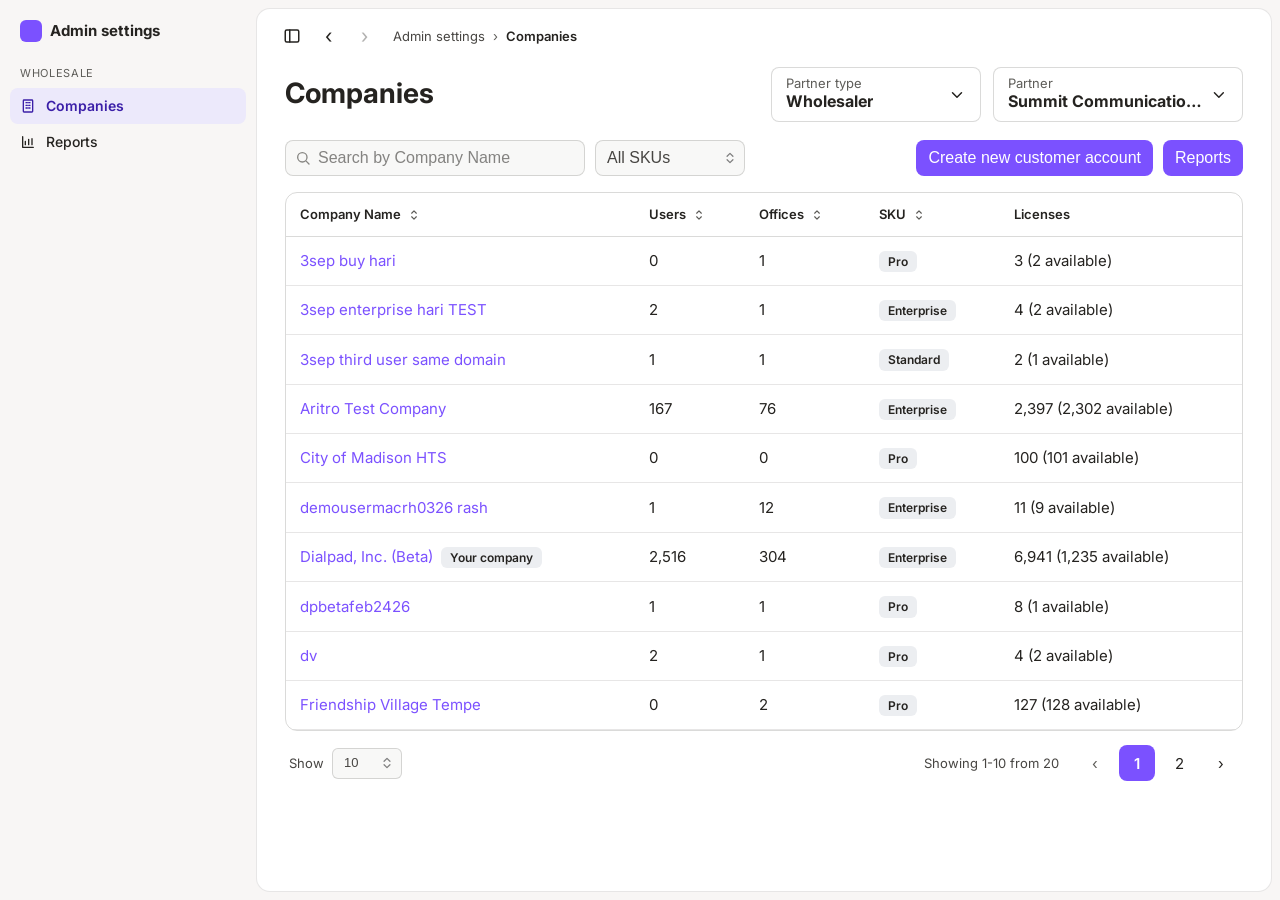
==== index.html @ a3cd422c "Add files via upload" ====
<!doctype html>
<html lang="en"><head><meta charset="utf-8"><meta name="viewport" content="width=device-width, initial-scale=1">
<title>Companies</title>
<link href="https://fonts.googleapis.com/css2?family=Inter:wght@400;500;600;700&display=swap" rel="stylesheet">
<link rel="stylesheet" href="dialtone-default-theme.min.css">
<style>
:root{--side-w:248px}
*{box-sizing:border-box}
body{margin:0;font-family:Inter,-apple-system,"Segoe UI",Roboto,sans-serif;font-size:14px;line-height:1.45;
  color:var(--dt-color-foreground-primary);background:var(--dt-color-surface-primary)}
a{color:var(--dt-color-link-primary);text-decoration:none}
a:hover{text-decoration:underline}
.mockbar{background:#1f2937;color:#e5e7eb;font-size:12px;padding:6px 16px;display:flex;gap:16px;align-items:center}
.mockbar b{color:#fff}
.mockbar .sp{flex:1}
.shell{display:grid;grid-template-columns:var(--side-w) 1fr;min-height:calc(100vh - 29px)}
.side{border-right:1px solid var(--dt-color-border-default);background:var(--dt-color-surface-secondary);padding:16px 12px}
.brand{font-weight:700;font-size:16px;padding:4px 10px 16px;display:flex;gap:8px;align-items:center}
.brand i{display:inline-block;width:22px;height:22px;border-radius:6px;background:var(--dt-color-brand-purple)}
.grp{font-size:11px;letter-spacing:.06em;text-transform:uppercase;color:var(--dt-color-foreground-tertiary);padding:14px 10px 6px}
.nav a{display:flex;align-items:center;gap:10px;padding:8px 10px;border-radius:8px;color:var(--dt-color-foreground-primary);font-weight:500}
.nav a:hover{background:var(--dt-color-surface-moderate);text-decoration:none}
.nav a.active{background:#ece9fb;color:#3b1fa8;font-weight:600}
.nav a.sub{padding-left:36px;font-weight:400}
.nav a.hidden-demo{opacity:.45}
.top{display:flex;align-items:center;justify-content:space-between;padding:10px 24px;border-bottom:1px solid var(--dt-color-border-default)}
.crumbs{display:flex;gap:8px;align-items:center;color:var(--dt-color-foreground-secondary);font-size:13px}
.crumbs b{color:var(--dt-color-foreground-primary);font-weight:600}
.resellerwrap{position:relative}
.rbtn{display:flex;gap:8px;align-items:center;padding:6px 10px;border:1px solid var(--dt-color-border-default);border-radius:8px;
  background:var(--dt-color-surface-primary);cursor:pointer;font:inherit;color:inherit}
.rbtn span{text-align:left}
.rbtn small{color:var(--dt-color-foreground-tertiary);display:block;line-height:1.1;font-size:11px}
.rmenu{position:absolute;right:0;top:46px;width:300px;background:var(--dt-color-surface-primary);border:1px solid var(--dt-color-border-default);
  border-radius:10px;box-shadow:0 8px 24px rgba(0,0,0,.14);padding:6px;z-index:20;display:none}
.rmenu.open{display:block}
.rmenu .it{display:flex;justify-content:space-between;align-items:center;padding:9px 10px;border-radius:8px;cursor:pointer}
.rmenu .it:hover{background:var(--dt-color-surface-moderate)}
.rmenu .lbl{font-size:11px;color:var(--dt-color-foreground-tertiary);padding:6px 10px;text-transform:uppercase;letter-spacing:.05em}
.main{padding:22px 28px 56px;max-width:1280px}
h1.pt{font-size:24px;font-weight:700;margin:6px 0 4px}
.sub{color:var(--dt-color-foreground-secondary);margin:0 0 18px}
.card{border:1px solid var(--dt-color-border-default);border-radius:10px;padding:20px;margin-bottom:16px;background:var(--dt-color-surface-primary)}
.card h2{font-size:16px;margin:0 0 4px}
.card .hint{color:var(--dt-color-foreground-secondary);margin:0 0 14px}
.grid2{display:grid;grid-template-columns:1fr 1fr;gap:16px}
.grid3{display:grid;grid-template-columns:1fr 1fr 1fr;gap:16px}
.field{display:flex;flex-direction:column;gap:6px}
.field label,.lbl2{font-weight:600;font-size:13px}
.field .help{font-size:12px;color:var(--dt-color-foreground-tertiary)}
.field .err{font-size:12px;color:var(--dt-color-foreground-critical);display:flex;gap:6px;align-items:center}
.toolbar{display:flex;gap:10px;align-items:center;margin-bottom:12px;flex-wrap:wrap}
.search{position:relative}
.search svg{position:absolute;left:10px;top:50%;transform:translateY(-50%);color:var(--dt-color-foreground-tertiary)}
.search input{padding-left:32px;min-width:280px}
.pill{display:inline-flex;gap:6px;align-items:center;padding:6px 12px;border:1px solid var(--dt-color-border-default);border-radius:999px;
  background:var(--dt-color-surface-primary);cursor:pointer;font:inherit}
.tblwrap{border:1px solid var(--dt-color-border-default);border-radius:10px;overflow:auto}
table.t{width:100%;border-collapse:collapse}
table.t th{background:var(--dt-color-surface-secondary);text-align:left;font-weight:600;font-size:13px;padding:10px 14px;
  border-bottom:1px solid var(--dt-color-border-default);white-space:nowrap}
table.t th .s{display:inline-flex;vertical-align:middle;margin-left:4px;color:var(--dt-color-foreground-tertiary)}
table.t td{padding:12px 14px;border-bottom:1px solid var(--dt-color-border-subtle);vertical-align:middle}
table.t tr:last-child td{border-bottom:none}
table.t tr.row:hover td{background:var(--dt-color-surface-secondary);cursor:pointer}
table.t tr.dis td{opacity:.5}
table.t td.num,table.t th.num{text-align:right}
.pager{display:flex;justify-content:space-between;align-items:center;padding:10px 14px;color:var(--dt-color-foreground-secondary);font-size:13px}
.actions{display:flex;gap:10px;justify-content:flex-end;margin-top:6px}
.notes{border:1px dashed var(--dt-color-border-default);border-radius:10px;padding:14px 18px;margin-top:28px;
  background:var(--dt-color-surface-secondary);font-size:13px}
.notes h3{margin:0 0 6px;font-size:13px;text-transform:uppercase;letter-spacing:.05em;color:var(--dt-color-foreground-secondary)}
.notes ul{margin:0;padding-left:20px;list-style:disc}
.notes li{margin-bottom:2px;list-style-type:disc;display:list-item}
.statetag{display:inline-block;font-size:11px;background:#eef2ff;color:#3730a3;border-radius:999px;padding:2px 10px;margin-bottom:8px;font-weight:600}
.stepper{display:flex;gap:8px;align-items:center;margin-bottom:10px;color:var(--dt-color-foreground-secondary);font-size:13px}
.kv{display:grid;grid-template-columns:200px 1fr;gap:10px 16px}
.kv div:nth-child(odd){color:var(--dt-color-foreground-secondary)}
.indent td:first-child{padding-left:38px}
.cols{columns:2;font-size:13px;margin:6px 0 0;padding-left:20px;list-style:disc}
.cols li{margin-bottom:3px;list-style-type:disc;display:list-item}
.cb{display:flex;gap:10px;align-items:flex-start;margin:10px 0}
.cb input{margin-top:3px}
.mini{font-size:12px;color:var(--dt-color-foreground-tertiary)}
.btnrow{display:flex;gap:10px;align-items:center}
.tabs{display:flex;border-bottom:1px solid var(--dt-color-border-default);margin-bottom:16px;gap:4px}
.tabs button{border:0;background:none;padding:10px 16px;font:inherit;cursor:pointer;color:var(--dt-color-foreground-secondary);
  border-bottom:2px solid transparent;margin-bottom:-1px}
.tabs button.on{color:var(--dt-color-foreground-primary);font-weight:600;border-bottom-color:var(--dt-color-brand-purple)}
.idx{display:grid;grid-template-columns:repeat(2,1fr);gap:16px;max-width:1000px}
.idx a.c{display:block;border:1px solid var(--dt-color-border-default);border-radius:12px;padding:18px;color:inherit}
.idx a.c:hover{box-shadow:0 4px 16px rgba(0,0,0,.08);text-decoration:none}
.idx .id{font-weight:700;color:var(--dt-color-brand-purple)}

.es-bundles{margin:8px 0 18px;font-size:16px}
.es-bundles details{margin:0}
.es-bundles summary{cursor:pointer;padding:5px 0;width:fit-content;list-style:revert}
.es-bundles summary:hover{text-decoration:underline}
.es-bundles details>strong{display:inline-block;margin-top:8px}
table.es-table{border-collapse:collapse;min-width:500px;font-size:14px}
table.es-table th,table.es-table td{border:1px solid #cfd3d9;padding:7px 12px;text-align:left;vertical-align:middle}
table.es-table th{background:#f3f4f6;font-weight:600}
.es-bundles input[type=number]{border:1px solid #b9bec6;border-radius:4px;padding:5px 8px;width:96px;background:#fff;font:inherit;font-size:14px}
.es-bundles input.narrow{width:76px}
.es-bundles input[type=checkbox],.es-ack input[type=checkbox]{accent-color:#7c52ff;width:16px;height:16px}
.es-ack{margin:6px 0 4px}
.es-ack label{display:flex;gap:10px;align-items:flex-start;margin:10px 0;font-size:14px}
.es-ack input{margin-top:3px;flex:none}
.es-actions{margin:14px 0 6px}
.w05 input.d-input{height:40px;min-height:0}
.w05 .grid2,.w05 .grid3{align-items:start}
.w05 .card h2{margin-bottom:14px}
.w05 h1.pt{margin-bottom:16px}
.bdl{border:1px solid var(--dt-color-border-default);border-radius:10px;margin-bottom:10px;background:var(--dt-color-surface-primary)}
.bdl summary{cursor:pointer;padding:12px 16px;font-weight:600;list-style:none;display:flex;gap:8px;align-items:center}
.bdl summary::-webkit-details-marker{display:none}
.bdl summary::before{content:"\25B8";color:var(--dt-color-foreground-tertiary);display:inline-block;transition:transform .15s}
.bdl[open] summary::before{transform:rotate(90deg)}
.bdl summary:hover{background:var(--dt-color-surface-secondary);border-radius:10px}
.bdl-body{padding:4px 16px 16px}
.errtxt{display:none;margin-bottom:14px}
.errtxt.show{display:block}
.okbanner{display:none;margin-bottom:14px}
.okbanner.show{display:block}
.loading{position:fixed;inset:0;background:rgba(255,255,255,.7);display:none;align-items:center;justify-content:center;z-index:50}
.loading.show{display:flex}
.spin{width:44px;height:44px;border:4px solid var(--dt-color-border-default);border-top-color:var(--dt-color-brand-purple);border-radius:50%;animation:sp 0.9s linear infinite}
@keyframes sp{to{transform:rotate(360deg)}}
.democtl{display:flex;gap:10px;align-items:center;border:1px dashed #9ca3af;border-radius:8px;padding:8px 12px;margin-bottom:16px;background:#fffbeb;font-size:12px}
.democtl b{color:#92400e}

.fwrap{max-width:1400px;margin:0 auto;padding:6px 28px 56px}
.arrows{display:flex;gap:10px;padding:8px 0 0;color:var(--dt-color-foreground-tertiary);font-size:20px;line-height:1}
.arrows a{color:var(--dt-color-foreground-primary);text-decoration:none;padding:0 4px}
.arrows span{opacity:.35;padding:0 4px}
.fhead{display:flex;justify-content:space-between;align-items:flex-start;margin:4px 0 18px;gap:16px}
.fhead h1{font-size:28px;font-weight:700;margin:6px 0 0}
.fres{position:relative}
.fres .rbtn{min-width:280px;max-width:320px;justify-content:space-between;padding:8px 14px}
.fres .rbtn span{min-width:0}
.fres .rbtn b{display:block;overflow:hidden;text-overflow:ellipsis;white-space:nowrap;font-size:16px}
.fres .rbtn small{font-size:13px}
.ftool{display:flex;justify-content:space-between;align-items:center;gap:12px;margin-bottom:16px;flex-wrap:wrap}
.ftool .l,.ftool .r{display:flex;gap:10px;align-items:center}
.skutag{display:inline-block;background:#eceef1;border-radius:6px;padding:2px 9px;font-weight:600;font-size:12px}
.yours{display:inline-block;background:#eceef1;border-radius:6px;padding:2px 9px;font-weight:600;font-size:12px;margin-left:8px}
table.ct{width:100%;border-collapse:collapse}
table.ct th{text-align:left;font-size:13px;font-weight:600;padding:12px 14px;border-bottom:1px solid var(--dt-color-border-default);white-space:nowrap;cursor:default}
table.ct th.s{cursor:pointer}
table.ct th .ar{display:inline-flex;vertical-align:middle;margin-left:6px;color:var(--dt-color-foreground-tertiary)}
table.ct td{padding:13px 14px;border-bottom:1px solid var(--dt-color-border-subtle);font-size:15px}
table.ct td a{color:var(--dt-color-link-primary)}
.ctwrap{border:1px solid var(--dt-color-border-default);border-radius:12px;overflow:hidden}
.fpager{display:flex;justify-content:space-between;align-items:center;padding:14px 4px;color:var(--dt-color-foreground-secondary);font-size:13px}
.pg{display:inline-flex;align-items:center;justify-content:center;min-width:36px;height:36px;border-radius:8px;font-size:15px;color:var(--dt-color-foreground-primary);margin-left:6px;cursor:pointer}
.pg.on{background:var(--dt-color-brand-purple);color:#fff;font-weight:600}
a.d-btn,a.d-btn:hover,a.d-btn:visited{text-decoration:none}
a.d-btn--primary,a.d-btn--primary:hover,a.d-btn--primary:visited{color:#fff}
html.present .notes,html.present .mockbar,html.present .democtl{display:none}
#dl:disabled{background:#e6e8eb;color:#8b9099;opacity:1;border-color:#e6e8eb}
.toast{position:fixed;left:50%;bottom:28px;transform:translateX(-50%);background:#1f2937;color:#fff;padding:10px 18px;border-radius:10px;font-size:13px;opacity:0;pointer-events:none;transition:opacity .2s;z-index:60}
.toast.show{opacity:1}
.rcard{border:1px solid var(--dt-color-border-default);border-radius:14px;overflow:hidden;background:var(--dt-color-surface-primary)}
.rcard .rh{background:var(--dt-color-surface-secondary);padding:22px 24px;border-bottom:1px solid var(--dt-color-border-default)}
.rcard .rh h2{font-size:22px;margin:0 0 6px}
.rcard .rh p{margin:0;color:var(--dt-color-foreground-secondary)}
.rcard .rb{padding:24px}
.rcard .rtype{max-width:420px}
.rcard .rtype label{font-size:13px;font-weight:600;display:block;margin-bottom:6px}
.rcard .desc{color:var(--dt-color-foreground-secondary);margin:14px 0 22px}
.rcard .dates{display:flex;gap:18px;align-items:flex-start;flex-wrap:wrap}
.rcard .dates .field{width:290px}
.rcard .dates label{font-size:15px;font-weight:600}
.rcard .dates input.d-input{height:48px}
.rcard .go{align-self:flex-end;padding-bottom:0}

body{background:var(--dt-color-surface-secondary)}
.app{display:flex;min-height:100vh}
.sb{width:256px;flex:none;padding:16px 10px;overflow:hidden;transition:width .28s cubic-bezier(.4,0,.2,1),opacity .22s,padding .28s;white-space:nowrap}
.sb.col{width:0;padding-left:0;padding-right:0;opacity:0;visibility:hidden}
.sbbrand{font-weight:700;font-size:15px;padding:4px 10px 14px;display:flex;gap:8px;align-items:center}
.sbbrand i{display:inline-block;width:22px;height:22px;border-radius:6px;background:var(--dt-color-brand-purple)}
.sbgrp{font-size:11px;letter-spacing:.06em;text-transform:uppercase;color:var(--dt-color-foreground-tertiary);padding:10px 10px 6px}
.sbnav a{display:flex;align-items:center;gap:10px;padding:8px 10px;border-radius:8px;color:var(--dt-color-foreground-primary);font-weight:500}
.sbnav a:hover{background:var(--dt-color-surface-moderate);text-decoration:none}
.sbnav a.on{background:#ece9fb;color:#3b1fa8;font-weight:600}
.card-main{flex:1;min-width:0;margin:8px 8px 8px 0;background:var(--dt-color-surface-primary);border:1px solid var(--dt-color-border-subtle);
  border-radius:14px;display:flex;flex-direction:column;overflow:hidden}
.sb.col + .card-main{margin-left:8px}
.topnav{display:flex;align-items:center;gap:6px;padding:12px 20px 4px;font-size:13px}
.ibtn{display:inline-flex;align-items:center;justify-content:center;width:30px;height:30px;border-radius:8px;border:0;background:none;cursor:pointer;color:var(--dt-color-foreground-primary);font-size:20px;line-height:1;text-decoration:none}
.ibtn:hover{background:var(--dt-color-surface-moderate);text-decoration:none}
.ibtn.dis{opacity:.35;cursor:default}
.bc{display:flex;align-items:center;gap:8px;margin-left:8px;color:var(--dt-color-foreground-secondary)}
.bc a{color:var(--dt-color-foreground-secondary)}
.bc a:hover{color:var(--dt-color-foreground-primary)}
.bc .cur{color:var(--dt-color-foreground-primary);font-weight:600}
.bc .sep{color:var(--dt-color-foreground-tertiary)}
.pagebody{padding:6px 28px 48px;overflow:auto;flex:1}
.pghead{display:flex;justify-content:space-between;align-items:flex-start;margin:6px 0 18px;gap:16px}
.pghead h1{font-size:28px;font-weight:700;margin:6px 0 0}

.rbtn.locked{background:var(--dt-color-surface-secondary);cursor:not-allowed;color:var(--dt-color-foreground-secondary);min-width:280px;max-width:320px;justify-content:space-between;padding:8px 14px}
.rbtn.locked b{font-size:16px}
.rbtn.locked small,.fres .rbtn small{font-size:13px}
.rmenu.wide{width:320px;padding:6px}
.sech{display:flex;justify-content:space-between;align-items:center;width:100%;padding:11px 12px;border:0;background:none;font:inherit;font-weight:600;cursor:pointer;border-radius:8px;color:inherit}
.sech:hover{background:var(--dt-color-surface-moderate)}
.sech svg{transition:transform .15s}
.sec.open .sech svg{transform:rotate(180deg)}
.secb{display:none;padding:2px 4px 8px;max-height:260px;overflow:auto}
.sec.open .secb{display:block}
.opt,.copt{display:flex;justify-content:space-between;align-items:center;padding:9px 12px;border-radius:8px;cursor:pointer}
.opt:hover,.copt:hover{background:var(--dt-color-surface-moderate)}
.selgroup{display:flex;gap:12px;align-items:flex-start}
.selgroup .rbtn,.selgroup .rbtn.locked{min-width:210px;max-width:250px;width:100%}
.selgroup .resellerwrap{flex:none}
.selgroup .rmenu{left:0;right:auto;min-width:100%;width:max-content;max-width:340px;padding:6px}
.selgroup .resellerwrap:last-child .rmenu{left:auto;right:0}
#company-list{max-height:300px;overflow:auto}
.cval.ph{color:var(--dt-color-foreground-tertiary);font-weight:500}
.hid{display:none !important}
</style></head>
<body>
<div class="app">
  <aside class="sb" id="sb">
    <div class="sbbrand"><i></i>Admin settings</div>
    <nav class="sbnav">
      <div class="sbgrp">Wholesale</div>
      <a class="on" href="index.html"><svg width="16" height="16" viewBox="0 0 24 24" fill="none" stroke="currentColor" stroke-width="2" stroke-linecap="round" stroke-linejoin="round" aria-hidden="true"><rect x="5" y="3" width="14" height="18" rx="1"/><path d="M9 7h2M13 7h2M9 11h2M13 11h2M9 15h2M13 15h2"/></svg><span>Companies</span></a>
      <a id="nav-reports" class="" href="reports.html"><svg width="16" height="16" viewBox="0 0 24 24" fill="none" stroke="currentColor" stroke-width="2" stroke-linecap="round" stroke-linejoin="round" aria-hidden="true"><path d="M4 20V4M4 20h16M8 16v-5M13 16V8M18 16v-9"/></svg><span>Reports</span></a>
    </nav>
  </aside>
  <div class="card-main">
    <div class="topnav">
      <button class="ibtn" id="sbtoggle" type="button" aria-label="Toggle sidebar"><svg width="18" height="18" viewBox="0 0 24 24" fill="none" stroke="currentColor" stroke-width="2" stroke-linecap="round" stroke-linejoin="round" aria-hidden="true"><rect x="3" y="4" width="18" height="16" rx="2"/><path d="M9 4v16"/></svg></button>
      <a class="ibtn" href="javascript:history.back()" aria-label="Back">&#8249;</a>
      <span class="ibtn dis" aria-hidden="true">&#8250;</span>
      <nav class="bc" aria-label="Breadcrumb"><a href="index.html">Admin settings</a> <span class="sep">&#8250;</span> <span class="cur">Companies</span></nav>
    </div>
    <div class="pagebody">
      <div class="pghead"><h1 id="pgtitle">Companies</h1><div class="selgroup"><div class="resellerwrap fres sel"><button class="rbtn" id="tbtn" type="button" aria-haspopup="listbox"><span><small>Partner type</small><b class="tval">Wholesaler</b></span><svg width="18" height="18" viewBox="0 0 24 24" fill="none" stroke="currentColor" stroke-width="2" stroke-linecap="round" stroke-linejoin="round" aria-hidden="true"><path d="M6 9l6 6 6-6"/></svg></button><div class="rmenu" id="tmenu" role="listbox"><div class="opt" role="option" data-type="partner"><span>Certified Partner</span><span class="ck" style="visibility:hidden"><svg width="16" height="16" viewBox="0 0 24 24" fill="none" stroke="currentColor" stroke-width="2" stroke-linecap="round" stroke-linejoin="round" aria-hidden="true"><path d="M20 6L9 17l-5-5"/></svg></span></div><div class="opt" role="option" data-type="reseller"><span>Reseller</span><span class="ck" style="visibility:hidden"><svg width="16" height="16" viewBox="0 0 24 24" fill="none" stroke="currentColor" stroke-width="2" stroke-linecap="round" stroke-linejoin="round" aria-hidden="true"><path d="M20 6L9 17l-5-5"/></svg></span></div><div class="opt" role="option" data-type="wholesaler"><span>Wholesaler</span><span class="ck" style="visibility:hidden"><svg width="16" height="16" viewBox="0 0 24 24" fill="none" stroke="currentColor" stroke-width="2" stroke-linecap="round" stroke-linejoin="round" aria-hidden="true"><path d="M20 6L9 17l-5-5"/></svg></span></div></div></div><div class="resellerwrap fres sel"><button class="rbtn" id="cbtn" type="button" aria-haspopup="listbox"><span><small>Partner</small><b class="cval">Select partner</b></span><svg width="18" height="18" viewBox="0 0 24 24" fill="none" stroke="currentColor" stroke-width="2" stroke-linecap="round" stroke-linejoin="round" aria-hidden="true"><path d="M6 9l6 6 6-6"/></svg></button><div class="rmenu" id="cmenu" role="listbox"><div id="company-list"></div></div></div></div></div>
      
<div class="ftool">
  <div class="l">
    <div class="search"><span><svg width="16" height="16" viewBox="0 0 24 24" fill="none" stroke="currentColor" stroke-width="2" stroke-linecap="round" stroke-linejoin="round" aria-hidden="true"><circle cx="11" cy="11" r="7"/><path d="M21 21l-4.3-4.3"/></svg></span>
      <input class="d-input d-input--md" id="q" type="text" placeholder="Search by Company Name" style="min-width:300px"></div>
    <div class="d-select d-select--md" style="width:150px"><select class="d-select__input" id="skuf">
      <option value="">All SKUs</option><option>Standard</option><option>Pro</option><option>Enterprise</option></select></div>
  </div>
  <div class="r">
    <a class="d-btn d-btn--primary d-btn--md" id="btn-create" href="create-customer.html" style="text-decoration:none"><span class="d-btn__label">Create new customer account</span></a>
    <a class="d-btn d-btn--primary d-btn--md" id="btn-reports" href="reports.html" style="text-decoration:none"><span class="d-btn__label">Reports</span></a>
  </div>
</div>
<div class="ctwrap"><table class="ct" id="ct"><thead><tr>
  <th class="s" data-k="name">Company Name<span class="ar"><svg width="14" height="14" viewBox="0 0 24 24" fill="none" stroke="currentColor" stroke-width="2" stroke-linecap="round" stroke-linejoin="round" aria-hidden="true"><path d="M8 9l4-4 4 4M16 15l-4 4-4-4"/></svg></span></th><th class="s" data-k="users">Users<span class="ar"><svg width="14" height="14" viewBox="0 0 24 24" fill="none" stroke="currentColor" stroke-width="2" stroke-linecap="round" stroke-linejoin="round" aria-hidden="true"><path d="M8 9l4-4 4 4M16 15l-4 4-4-4"/></svg></span></th>
  <th class="s" data-k="offices">Offices<span class="ar"><svg width="14" height="14" viewBox="0 0 24 24" fill="none" stroke="currentColor" stroke-width="2" stroke-linecap="round" stroke-linejoin="round" aria-hidden="true"><path d="M8 9l4-4 4 4M16 15l-4 4-4-4"/></svg></span></th><th class="s" data-k="sku">SKU<span class="ar"><svg width="14" height="14" viewBox="0 0 24 24" fill="none" stroke="currentColor" stroke-width="2" stroke-linecap="round" stroke-linejoin="round" aria-hidden="true"><path d="M8 9l4-4 4 4M16 15l-4 4-4-4"/></svg></span></th>
  <th>Licenses</th></tr></thead><tbody id="tb"></tbody></table></div>
<div class="fpager">
  <div style="display:flex;align-items:center;gap:8px">Show <div class="d-select d-select--sm" style="width:70px"><select class="d-select__input"><option>10</option><option>25</option><option>50</option></select></div></div>
  <div style="display:flex;align-items:center"><span id="pginfo">Showing 1-10 from 20</span><span class="pg" style="margin-left:18px;color:var(--dt-color-foreground-tertiary)">&#8249;</span><span class="pg on">1</span><span class="pg" id="pg2">2</span><span class="pg">&#8250;</span></div>
</div>
    </div>
  </div>
</div>
<div class="toast" id="toast"></div>
<script>
const TYPES={partner:'Certified Partner',reseller:'Reseller',wholesaler:'Wholesaler'};
const PARTNERS={wholesaler:['Summit Communications','Northwind Wholesale','Apex Telecom Wholesale'],reseller:['T-Mobile','Softbank','Orbit Reseller Group'],partner:['Blue Harbor Partners','Cedar Networks','Delta Cloud Partners']};
const ACCESS={type:'wholesaler',partner:'Summit Communications'};
let TYPE=ACCESS.type,PARTNER=ACCESS.partner;const subs=[];
function qs(k){return new URLSearchParams(location.search).get(k)}
function save(){try{localStorage.setItem('wsType',TYPE);PARTNER?localStorage.setItem('wsPartner',PARTNER):localStorage.removeItem('wsPartner')}catch(e){}}
(function load(){const ur=qs('r');
 if(ur&&TYPES[ur]){TYPE=ur;const p=qs('p');PARTNER=(p&&PARTNERS[ur].includes(p))?p:null}
 else{let t=null,p=null;try{t=localStorage.getItem('wsType');p=localStorage.getItem('wsPartner')}catch(e){}
  if(t&&TYPES[t]){TYPE=t;PARTNER=(p&&PARTNERS[t].includes(p))?p:null}}save()})();
function suffix(){return '?r='+TYPE+(PARTNER?'&p='+encodeURIComponent(PARTNER):'')}
function rewrite(){document.querySelectorAll('a[href]').forEach(a=>{const h=a.getAttribute('href').split('?')[0];
 if(/^(index|reports|create-customer)\.html$/.test(h))a.setAttribute('href',h+suffix())})}
function paint(){document.querySelectorAll('.tval').forEach(e=>e.textContent=TYPES[TYPE]);
 document.querySelectorAll('.cval').forEach(e=>{e.textContent=PARTNER||(e.classList.contains('lk')?'None selected':'Select partner');e.classList.toggle('ph',!PARTNER)});
 document.querySelectorAll('.opt').forEach(o=>o.querySelector('.ck').style.visibility=o.dataset.type===TYPE?'visible':'hidden');
 document.querySelectorAll('.copt').forEach(o=>o.querySelector('.ck').style.visibility=(o.dataset.company===PARTNER)?'visible':'hidden');
 const ws=TYPE==='wholesaler'&&!!PARTNER,tm=TYPE==='reseller'&&(PARTNER==='T-Mobile'||PARTNER==='Softbank');
 [['nav-reports',TYPE==='wholesaler'],['btn-reports',ws],['btn-create',ws||tm]].forEach(([id,show])=>{const e=document.getElementById(id);if(e)e.style.display=show?'':'none'});
 rewrite()}
function notify(){subs.forEach(f=>f(TYPE,PARTNER))}
function closeMenus(){document.querySelectorAll('.rmenu').forEach(m=>m.classList.remove('open'))}
function buildList(){const l=document.getElementById('company-list');if(!l)return;
 const ck='<span class="ck" style="visibility:hidden"><svg width="16" height="16" viewBox="0 0 24 24" fill="none" stroke="currentColor" stroke-width="2" stroke-linecap="round" stroke-linejoin="round"><path d="M20 6L9 17l-5-5"/></svg></span>';
 l.innerHTML=PARTNERS[TYPE].map(n=>'<div class="copt" role="option" data-company="'+n+'"><span>'+n+'</span>'+ck+'</div>').join('');
 l.querySelectorAll('.copt').forEach(o=>o.addEventListener('click',()=>{PARTNER=o.dataset.company;save();paint();notify();closeMenus()}))}
function setType(t){TYPE=t;PARTNER=null;save();buildList();paint();notify()}
window.__regRes=f=>{subs.push(f);f(TYPE,PARTNER)};
['t','c'].forEach(k=>{const b=document.getElementById(k+'btn'),m=document.getElementById(k+'menu');if(!b)return;
 b.addEventListener('click',e=>{e.stopPropagation();const was=m.classList.contains('open');closeMenus();if(!was)m.classList.add('open')});
 m.addEventListener('click',e=>e.stopPropagation())});
document.addEventListener('click',closeMenus);
document.querySelectorAll('.opt').forEach(o=>o.addEventListener('click',()=>{setType(o.dataset.type);closeMenus()}));
document.getElementById('sbtoggle').addEventListener('click',()=>document.getElementById('sb').classList.toggle('col'));
function toast(m){const t=document.getElementById('toast');t.textContent=m;t.classList.add('show');setTimeout(()=>t.classList.remove('show'),2200)}
buildList();paint();
</script>
<script>
const DATA={
 'Summit Communications':[["3sep buy hari",0,1,"Pro","3 (2 available)",0],["3sep enterprise hari TEST",2,1,"Enterprise","4 (2 available)",0],["3sep third user same domain",1,1,"Standard","2 (1 available)",0],["Aritro Test Company",167,76,"Enterprise","2,397 (2,302 available)",0],["City of Madison HTS",0,0,"Pro","100 (101 available)",0],["demousermacrh0326 rash",1,12,"Enterprise","11 (9 available)",0],["Dialpad, Inc. (Beta)",2516,304,"Enterprise","6,941 (1,235 available)",1],["dpbetafeb2426",1,1,"Pro","8 (1 available)",0],["dv",2,1,"Pro","4 (2 available)",0],["Friendship Village Tempe",0,2,"Pro","127 (128 available)",0]],
 'Northwind Wholesale':[["Alder Street Dental",14,1,"Pro","16 (2 available)",0],["Birchwood Realty",8,1,"Standard","8 (0 available)",0],["Copperline Plumbing",22,2,"Pro","24 (2 available)",0],["Dunmore Legal",35,3,"Enterprise","40 (5 available)",0],["Eastgate Cafe",5,1,"Standard","6 (1 available)",0]],
 'Apex Telecom Wholesale':[["Fairview Clinic",41,2,"Enterprise","45 (4 available)",0],["Glenrock Motors",27,2,"Pro","30 (3 available)",0],["Harborview Hotel",63,4,"Enterprise","70 (7 available)",0],["Ivy Lane Studio",4,1,"Standard","4 (0 available)",0]],
 'T-Mobile':[["Coastal Realty Partners",33,3,"Pro","36 (3 available)",0],["Magnolia Hardware",12,1,"Standard","12 (0 available)",0],["Metro Delivery Co.",21,2,"Standard","24 (3 available)",0],["Oakridge Community Church",7,1,"Standard","8 (1 available)",0],["Rivera Auto Group",58,4,"Pro","60 (2 available)",0],["Sunrise Pediatrics",9,1,"Standard","10 (1 available)",0]],
 'Softbank':[["Asahi Dental Clinic",18,2,"Pro","20 (2 available)",0],["Fuji Logistics KK",64,5,"Enterprise","70 (6 available)",0],["Hokuto Foods",9,1,"Standard","10 (1 available)",0],["Kita Engineering",42,3,"Pro","45 (3 available)",0],["Minato Retail Group",120,8,"Enterprise","130 (10 available)",0]],
 'Orbit Reseller Group':[["Juniper Landscaping",13,1,"Standard","14 (1 available)",0],["Kestrel Logistics",52,3,"Pro","56 (4 available)",0],["Lakeside Pediatrics",17,1,"Pro","18 (1 available)",0],["Maple Court Realty",9,1,"Standard","10 (1 available)",0]],
 'Blue Harbor Partners':[["Blue Harbor Dental",24,2,"Pro","26 (2 available)",0],["Cedar Ridge Realty",15,1,"Standard","16 (1 available)",0],["Delta Machine Works",88,5,"Enterprise","95 (7 available)",0],["Evergreen Veterinary",11,1,"Standard","12 (1 available)",0],["Foxglove Marketing",19,2,"Pro","20 (1 available)",0],["Granite Peak Law",31,3,"Pro","34 (3 available)",0],["Hilltop Bakery",6,1,"Standard","6 (0 available)",0]],
 'Cedar Networks':[["Nimbus Analytics",29,2,"Pro","32 (3 available)",0],["Oakmont Insurance",46,3,"Enterprise","50 (4 available)",0],["Pioneer Tool & Die",18,1,"Standard","20 (2 available)",0],["Quarry Fitness",11,1,"Standard","12 (1 available)",0]],
 'Delta Cloud Partners':[["Redstone Bakery",7,1,"Standard","8 (1 available)",0],["Silverline Audio",21,2,"Pro","24 (3 available)",0],["Tidewater Marine",33,3,"Pro","36 (3 available)",0]]
};
const TOTAL={'Summit Communications':20};
const IDX={name:0,users:1,offices:2,sku:3};let curP=null,sortK='name',dir=1;
function fmtn(n){return n.toLocaleString('en-US')}
function render(){const q=document.getElementById('q').value.trim().toLowerCase(),f=document.getElementById('skuf').value;
 const tb=document.getElementById('tb');
 if(!curP){tb.innerHTML='<tr><td colspan="5" style="padding:44px 14px;text-align:center;color:var(--dt-color-foreground-tertiary)">Select a partner to see its companies.</td></tr>';
  document.getElementById('pginfo').textContent='Showing 0-0 from 0';document.getElementById('pg2').style.display='none';return}
 let rows=DATA[curP].filter(r=>(!q||r[0].toLowerCase().includes(q))&&(!f||r[3]===f));
 const i=IDX[sortK];rows.sort((a,b)=>{const x=a[i],y=b[i];return (typeof x==='number'?x-y:String(x).localeCompare(String(y)))*dir});
 tb.innerHTML=rows.map(r=>'<tr><td><a href="#" class="cl">'+r[0]+'</a>'+(r[5]?'<span class="yours">Your company</span>':'')+'</td><td>'+fmtn(r[1])+'</td><td>'+fmtn(r[2])+'</td><td><span class="skutag">'+r[3]+'</span></td><td>'+r[4]+'</td></tr>').join('');
 const total=TOTAL[curP]||DATA[curP].length,filtered=q||f;
 document.getElementById('pginfo').textContent='Showing '+(rows.length?1:0)+'-'+rows.length+' from '+(filtered?rows.length:total);
 document.getElementById('pg2').style.display=total>10&&!filtered?'':'none';
 document.querySelectorAll('a.cl').forEach(a=>a.addEventListener('click',e=>{e.preventDefault();toast("Opens "+a.textContent+"'s admin panel")}))}
document.getElementById('q').addEventListener('input',render);document.getElementById('skuf').addEventListener('change',render);
document.querySelectorAll('#ct th.s').forEach(th=>th.addEventListener('click',()=>{const k=th.dataset.k;if(sortK===k)dir=-dir;else{sortK=k;dir=1}render()}));
__regRes((t,p)=>{if(p!==curP){document.getElementById('q').value='';document.getElementById('skuf').value=''}curP=p;render()});
</script>
</body></html>
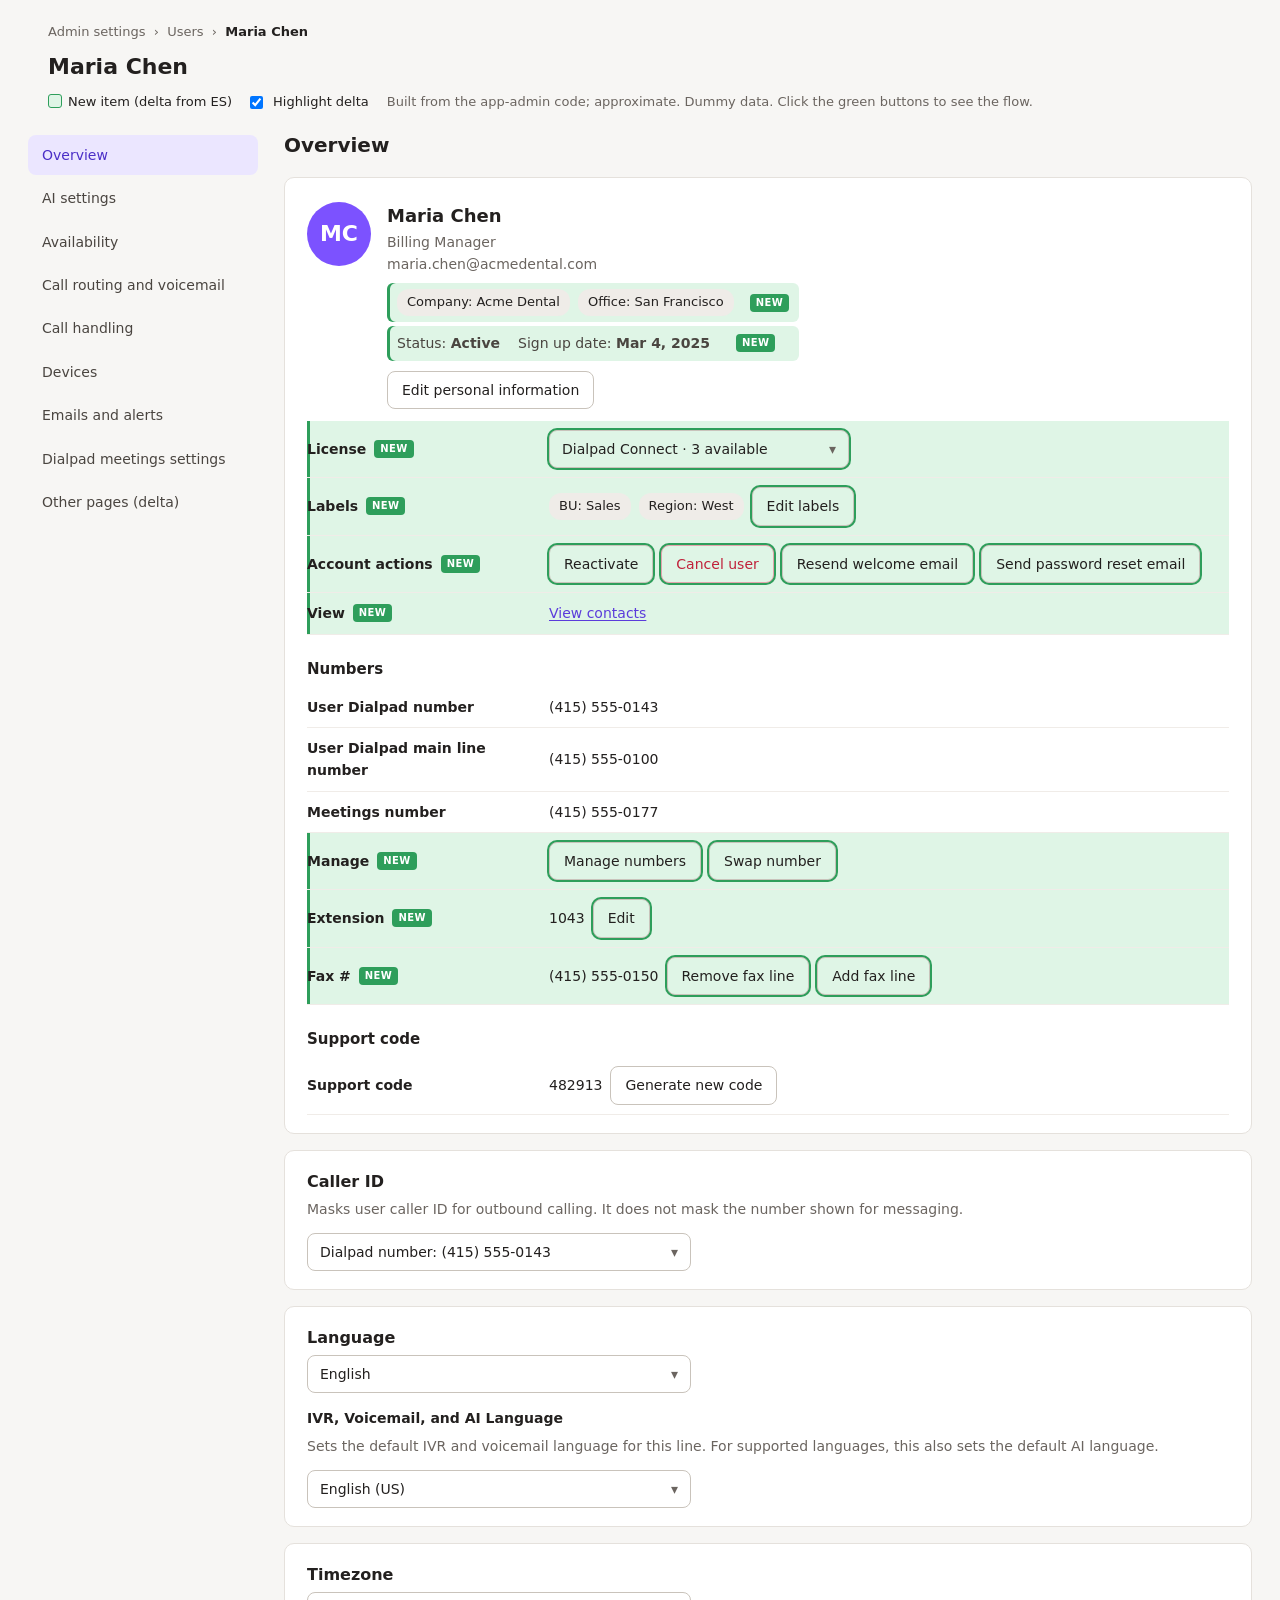
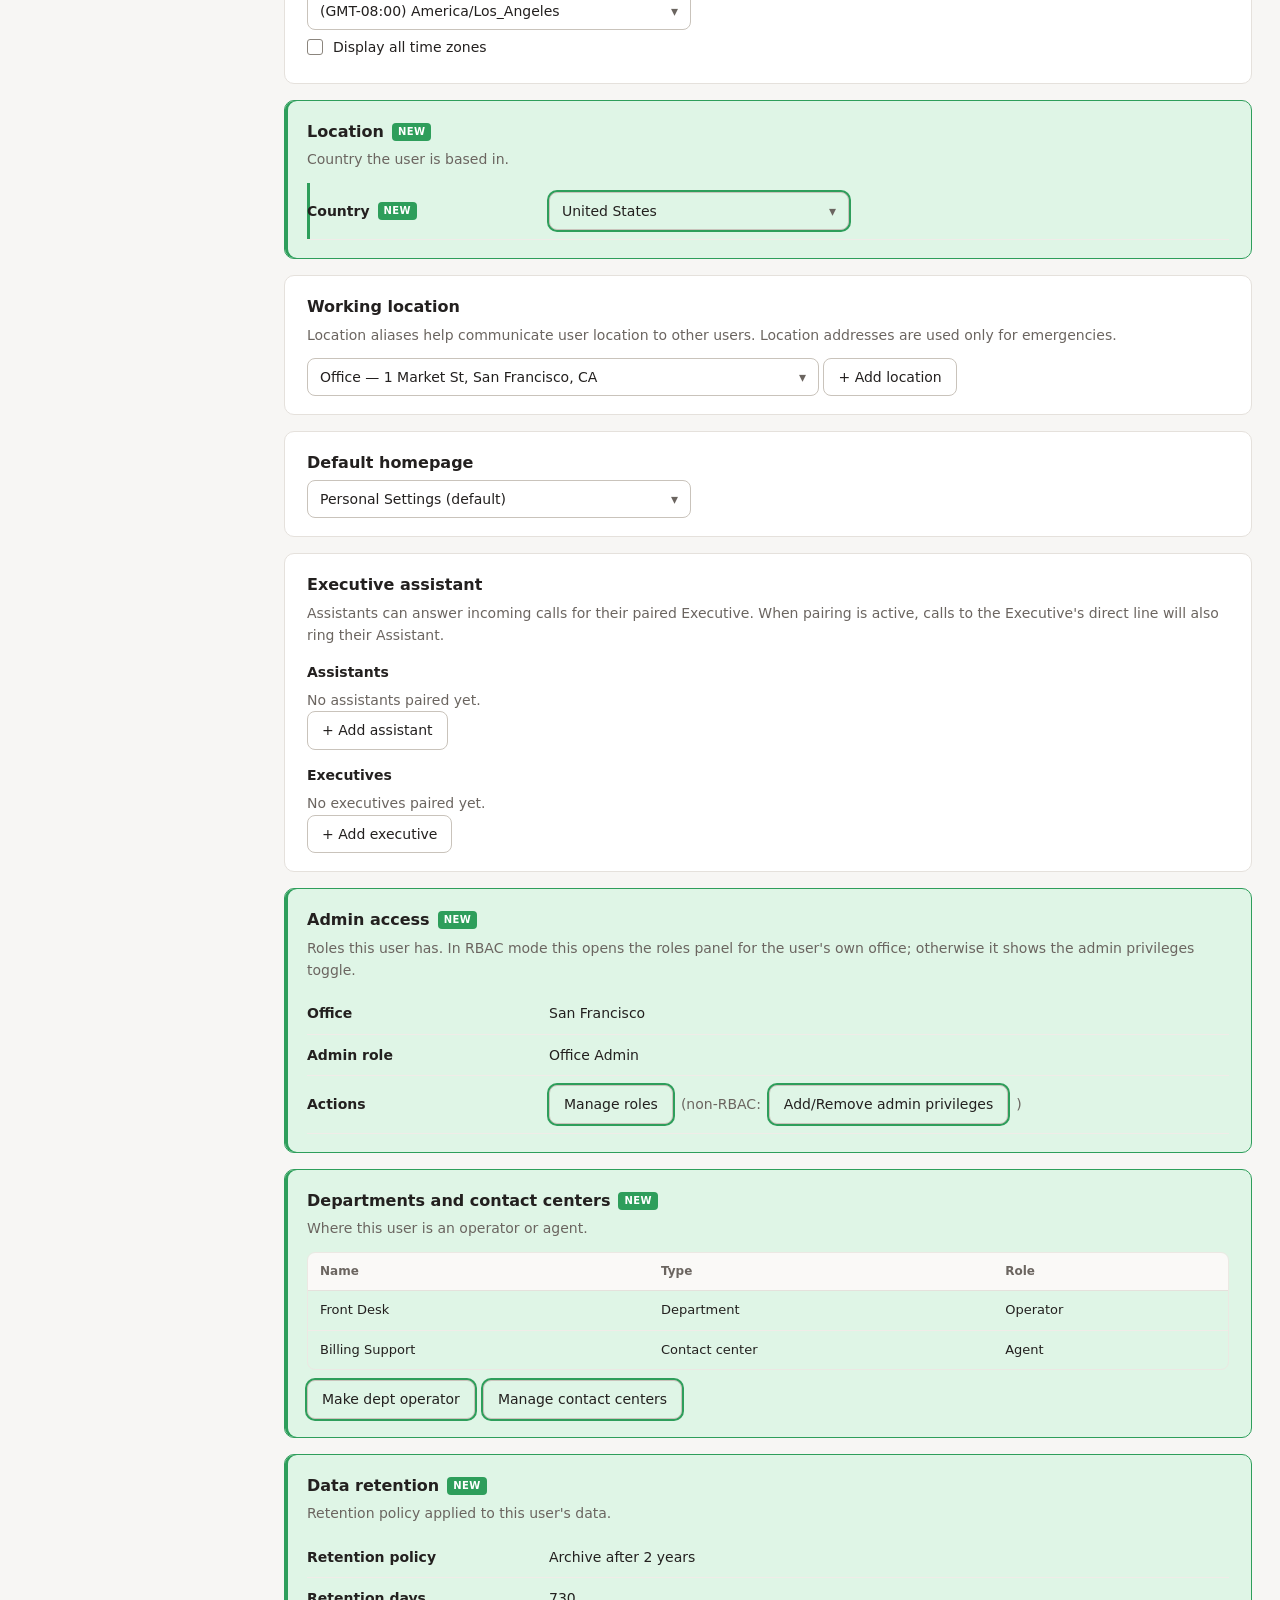
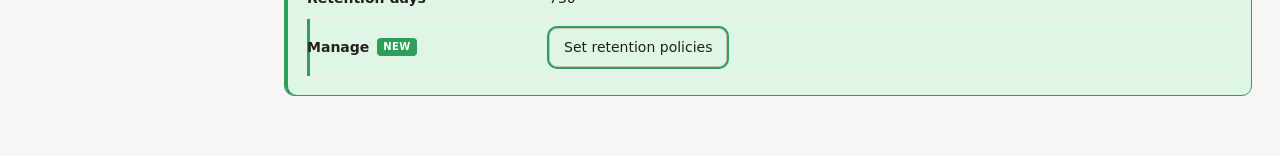
==== commit 5d7ee68b: "Add files via upload" ====
--- a/index.html
+++ b/index.html
@@ -1,336 +1,74 @@
-<!doctype html>
-<html lang="en"><head><meta charset="utf-8"><meta name="viewport" content="width=device-width, initial-scale=1">
-<title>Companies</title>
-<link href="https://fonts.googleapis.com/css2?family=Inter:wght@400;500;600;700&display=swap" rel="stylesheet">
-<link rel="stylesheet" href="dialtone-default-theme.min.css">
-<style>
-:root{--side-w:248px}
-*{box-sizing:border-box}
-body{margin:0;font-family:Inter,-apple-system,"Segoe UI",Roboto,sans-serif;font-size:14px;line-height:1.45;
-  color:var(--dt-color-foreground-primary);background:var(--dt-color-surface-primary)}
-a{color:var(--dt-color-link-primary);text-decoration:none}
-a:hover{text-decoration:underline}
-.mockbar{background:#1f2937;color:#e5e7eb;font-size:12px;padding:6px 16px;display:flex;gap:16px;align-items:center}
-.mockbar b{color:#fff}
-.mockbar .sp{flex:1}
-.shell{display:grid;grid-template-columns:var(--side-w) 1fr;min-height:calc(100vh - 29px)}
-.side{border-right:1px solid var(--dt-color-border-default);background:var(--dt-color-surface-secondary);padding:16px 12px}
-.brand{font-weight:700;font-size:16px;padding:4px 10px 16px;display:flex;gap:8px;align-items:center}
-.brand i{display:inline-block;width:22px;height:22px;border-radius:6px;background:var(--dt-color-brand-purple)}
-.grp{font-size:11px;letter-spacing:.06em;text-transform:uppercase;color:var(--dt-color-foreground-tertiary);padding:14px 10px 6px}
-.nav a{display:flex;align-items:center;gap:10px;padding:8px 10px;border-radius:8px;color:var(--dt-color-foreground-primary);font-weight:500}
-.nav a:hover{background:var(--dt-color-surface-moderate);text-decoration:none}
-.nav a.active{background:#ece9fb;color:#3b1fa8;font-weight:600}
-.nav a.sub{padding-left:36px;font-weight:400}
-.nav a.hidden-demo{opacity:.45}
-.top{display:flex;align-items:center;justify-content:space-between;padding:10px 24px;border-bottom:1px solid var(--dt-color-border-default)}
-.crumbs{display:flex;gap:8px;align-items:center;color:var(--dt-color-foreground-secondary);font-size:13px}
-.crumbs b{color:var(--dt-color-foreground-primary);font-weight:600}
-.resellerwrap{position:relative}
-.rbtn{display:flex;gap:8px;align-items:center;padding:6px 10px;border:1px solid var(--dt-color-border-default);border-radius:8px;
-  background:var(--dt-color-surface-primary);cursor:pointer;font:inherit;color:inherit}
-.rbtn span{text-align:left}
-.rbtn small{color:var(--dt-color-foreground-tertiary);display:block;line-height:1.1;font-size:11px}
-.rmenu{position:absolute;right:0;top:46px;width:300px;background:var(--dt-color-surface-primary);border:1px solid var(--dt-color-border-default);
-  border-radius:10px;box-shadow:0 8px 24px rgba(0,0,0,.14);padding:6px;z-index:20;display:none}
-.rmenu.open{display:block}
-.rmenu .it{display:flex;justify-content:space-between;align-items:center;padding:9px 10px;border-radius:8px;cursor:pointer}
-.rmenu .it:hover{background:var(--dt-color-surface-moderate)}
-.rmenu .lbl{font-size:11px;color:var(--dt-color-foreground-tertiary);padding:6px 10px;text-transform:uppercase;letter-spacing:.05em}
-.main{padding:22px 28px 56px;max-width:1280px}
-h1.pt{font-size:24px;font-weight:700;margin:6px 0 4px}
-.sub{color:var(--dt-color-foreground-secondary);margin:0 0 18px}
-.card{border:1px solid var(--dt-color-border-default);border-radius:10px;padding:20px;margin-bottom:16px;background:var(--dt-color-surface-primary)}
-.card h2{font-size:16px;margin:0 0 4px}
-.card .hint{color:var(--dt-color-foreground-secondary);margin:0 0 14px}
-.grid2{display:grid;grid-template-columns:1fr 1fr;gap:16px}
-.grid3{display:grid;grid-template-columns:1fr 1fr 1fr;gap:16px}
-.field{display:flex;flex-direction:column;gap:6px}
-.field label,.lbl2{font-weight:600;font-size:13px}
-.field .help{font-size:12px;color:var(--dt-color-foreground-tertiary)}
-.field .err{font-size:12px;color:var(--dt-color-foreground-critical);display:flex;gap:6px;align-items:center}
-.toolbar{display:flex;gap:10px;align-items:center;margin-bottom:12px;flex-wrap:wrap}
-.search{position:relative}
-.search svg{position:absolute;left:10px;top:50%;transform:translateY(-50%);color:var(--dt-color-foreground-tertiary)}
-.search input{padding-left:32px;min-width:280px}
-.pill{display:inline-flex;gap:6px;align-items:center;padding:6px 12px;border:1px solid var(--dt-color-border-default);border-radius:999px;
-  background:var(--dt-color-surface-primary);cursor:pointer;font:inherit}
-.tblwrap{border:1px solid var(--dt-color-border-default);border-radius:10px;overflow:auto}
-table.t{width:100%;border-collapse:collapse}
-table.t th{background:var(--dt-color-surface-secondary);text-align:left;font-weight:600;font-size:13px;padding:10px 14px;
-  border-bottom:1px solid var(--dt-color-border-default);white-space:nowrap}
-table.t th .s{display:inline-flex;vertical-align:middle;margin-left:4px;color:var(--dt-color-foreground-tertiary)}
-table.t td{padding:12px 14px;border-bottom:1px solid var(--dt-color-border-subtle);vertical-align:middle}
-table.t tr:last-child td{border-bottom:none}
-table.t tr.row:hover td{background:var(--dt-color-surface-secondary);cursor:pointer}
-table.t tr.dis td{opacity:.5}
-table.t td.num,table.t th.num{text-align:right}
-.pager{display:flex;justify-content:space-between;align-items:center;padding:10px 14px;color:var(--dt-color-foreground-secondary);font-size:13px}
-.actions{display:flex;gap:10px;justify-content:flex-end;margin-top:6px}
-.notes{border:1px dashed var(--dt-color-border-default);border-radius:10px;padding:14px 18px;margin-top:28px;
-  background:var(--dt-color-surface-secondary);font-size:13px}
-.notes h3{margin:0 0 6px;font-size:13px;text-transform:uppercase;letter-spacing:.05em;color:var(--dt-color-foreground-secondary)}
-.notes ul{margin:0;padding-left:20px;list-style:disc}
-.notes li{margin-bottom:2px;list-style-type:disc;display:list-item}
-.statetag{display:inline-block;font-size:11px;background:#eef2ff;color:#3730a3;border-radius:999px;padding:2px 10px;margin-bottom:8px;font-weight:600}
-.stepper{display:flex;gap:8px;align-items:center;margin-bottom:10px;color:var(--dt-color-foreground-secondary);font-size:13px}
-.kv{display:grid;grid-template-columns:200px 1fr;gap:10px 16px}
-.kv div:nth-child(odd){color:var(--dt-color-foreground-secondary)}
-.indent td:first-child{padding-left:38px}
-.cols{columns:2;font-size:13px;margin:6px 0 0;padding-left:20px;list-style:disc}
-.cols li{margin-bottom:3px;list-style-type:disc;display:list-item}
-.cb{display:flex;gap:10px;align-items:flex-start;margin:10px 0}
-.cb input{margin-top:3px}
-.mini{font-size:12px;color:var(--dt-color-foreground-tertiary)}
-.btnrow{display:flex;gap:10px;align-items:center}
-.tabs{display:flex;border-bottom:1px solid var(--dt-color-border-default);margin-bottom:16px;gap:4px}
-.tabs button{border:0;background:none;padding:10px 16px;font:inherit;cursor:pointer;color:var(--dt-color-foreground-secondary);
-  border-bottom:2px solid transparent;margin-bottom:-1px}
-.tabs button.on{color:var(--dt-color-foreground-primary);font-weight:600;border-bottom-color:var(--dt-color-brand-purple)}
-.idx{display:grid;grid-template-columns:repeat(2,1fr);gap:16px;max-width:1000px}
-.idx a.c{display:block;border:1px solid var(--dt-color-border-default);border-radius:12px;padding:18px;color:inherit}
-.idx a.c:hover{box-shadow:0 4px 16px rgba(0,0,0,.08);text-decoration:none}
-.idx .id{font-weight:700;color:var(--dt-color-brand-purple)}
+<!doctype html><html lang="en"><head><meta charset="utf-8"><meta name="viewport" content="width=device-width,initial-scale=1"><title>Admin user page: delta from ES</title>
+<link rel="stylesheet" href="dialtone-default-theme.min.css"><style>
+body{margin:0;background:#f7f6f4;font-family:Inter,system-ui,sans-serif;color:#23201f;font-size:14px}
+.top{max-width:1240px;margin:0 auto;padding:22px 28px 6px}.crumb{font-size:13px;color:#6b6560}.crumb b{color:#23201f}
+h1{margin:6px 0 4px;font-size:22px}.leg{display:flex;gap:18px;align-items:center;margin:8px 0 0;font-size:13px}.sw{display:inline-block;width:14px;height:14px;border-radius:3px;background:#dff5e6;border:1px solid #2e9e5b;vertical-align:-2px;margin-right:6px}
+.layout{max-width:1380px;margin:0 auto;padding:10px 28px 60px;display:grid;grid-template-columns:230px minmax(0,1fr);gap:26px;align-items:start}
+.side{display:flex;flex-direction:column;gap:3px;padding-top:6px;position:sticky;top:8px}.side a{padding:9px 14px;border-radius:8px;text-decoration:none;color:#4a4540;font-weight:500}
+.side a.on{background:#ebe6ff;color:#4b2fc7}.side a:hover:not(.on){background:#efece8}
+main{max-width:1080px;display:flex;flex-direction:column;gap:16px}.pane{display:flex;flex-direction:column;gap:16px}.hid{display:none}.pt{margin:0;font-size:20px}
+.card{background:#fff;border:1px solid #e5e1dc;border-radius:10px;padding:18px 22px}.card h2{margin:0 0 4px;font-size:16px}.sd{margin:0 0 12px;color:#6b6560}.sh{font-size:14px;margin:14px 0 6px}.sh.sub{margin-top:22px;font-size:15px}
+.mut{color:#6b6560}.lk{color:#5b3cdb}.unch{background:#efece8;border-radius:8px;padding:12px 16px;color:#6b6560}
+.r{display:grid;grid-template-columns:230px minmax(0,1fr);gap:12px;padding:9px 0;border-bottom:1px solid #f0ece8;align-items:center}.rl{font-weight:600}.rv{display:flex;gap:8px;align-items:center;flex-wrap:wrap}
+.idrow{display:flex;gap:16px;padding:6px 0 12px}.av{width:64px;height:64px;border-radius:50%;background:#7c52ff;color:#fff;display:flex;align-items:center;justify-content:center;font-size:22px;font-weight:700}.nm{font-size:18px;font-weight:700}
+.chips{display:flex;gap:8px;margin:8px 0 4px;align-items:center;flex-wrap:wrap}.chip{background:#efece8;border-radius:12px;padding:3px 10px;font-size:13px}.meta{display:flex;gap:18px;color:#4a4540;align-items:center}.acts{margin-top:10px;display:flex;gap:8px;flex-wrap:wrap}
+.b{border-radius:8px;padding:7px 14px;font:inherit;cursor:pointer;border:1px solid #c9c3bb;background:#fff;color:#23201f}.b.pri{background:#7c52ff;border-color:#7c52ff;color:#fff}.b.crit{color:#c0213a;border-color:#e3a2ac}
+.sel{display:inline-flex;justify-content:space-between;align-items:center;border:1px solid #c9c3bb;border-radius:8px;background:#fff;padding:7px 12px;box-sizing:border-box}.sel i{font-style:normal;color:#6b6560}
+.ck{display:flex;gap:10px;align-items:center;margin:6px 0}.bx{width:16px;height:16px;border:1px solid #8b857d;border-radius:3px;display:inline-flex;align-items:center;justify-content:center;font-size:11px;color:#fff;background:#fff}.bx.on{background:#7c52ff;border-color:#7c52ff}.ck.dis{opacity:.6}
+.rad{display:flex;gap:10px;align-items:center;margin:6px 0}.ro{width:16px;height:16px;border:1px solid #8b857d;border-radius:50%;display:inline-block}.ro.on{border:5px solid #7c52ff}
+.tw{overflow-x:auto;border:1px solid #ece8e3;border-radius:8px;margin:6px 0}table{width:100%;border-collapse:collapse;font-size:13px}th{text-align:left;font-size:12px;color:#6b6560;padding:9px 12px;border-bottom:1px solid #e5e1dc;background:#faf9f7;white-space:nowrap}td{padding:9px 12px;border-bottom:1px solid #f0ece8;white-space:nowrap}tr:last-child td{border-bottom:0}
+.tb{display:flex;gap:8px;align-items:center;margin-bottom:10px}.dpill{border:1px solid #2e9e5b;border-radius:16px;padding:6px 14px;background:#dff5e6}
+/* delta highlight */
+body.hl .delta{background:#dff5e6;box-shadow:inset 3px 0 0 #2e9e5b}body.hl .card.delta{border-color:#2e9e5b}body.hl .b.delta,body.hl .sel.delta,body.hl .dpill{box-shadow:0 0 0 2px #2e9e5b}
+body.hl th.delta,body.hl td.delta{background:#dff5e6}
+body:not(.hl) .delta{display:none!important}body:not(.hl) .ntag{display:none}
+.ntag{display:inline-block;margin-left:8px;background:#2e9e5b;color:#fff;border-radius:4px;padding:1px 6px;font-size:10px;font-weight:700;letter-spacing:.04em;vertical-align:2px}
+body.hl .idrow .delta{padding:6px 10px;border-radius:6px}
+.dense th,.dense td{padding:8px 7px;font-size:12px}.dense .ntag{display:block;margin:3px 0 0;width:max-content}.dense .sel{padding:4px 8px}.b.sm{padding:3px 9px;font-size:12px}
+.ov{position:fixed;inset:0;background:rgba(20,16,12,.45);display:none;align-items:center;justify-content:center;z-index:50}.ov.show{display:flex}
+.ov.drawer{justify-content:flex-end;align-items:stretch}.dlg{background:#fff;border-radius:12px;width:560px;max-width:92vw;max-height:86vh;display:flex;flex-direction:column;box-shadow:0 20px 60px rgba(0,0,0,.3)}
+.drawer .dlg{border-radius:0;width:480px;max-height:none;height:100%}.dlg h3{margin:0;padding:18px 22px;border-bottom:1px solid #eee;font-size:17px;display:flex;justify-content:space-between;align-items:center}
+.dlg .bd{padding:18px 22px;overflow:auto}.dlg .ft{padding:14px 22px;border-top:1px solid #eee;display:flex;gap:8px;justify-content:flex-end}.dlg .nt{padding:8px 22px;background:#f3f0ff;color:#4b2fc7;font-size:12px}
+.dlg .x{cursor:pointer;color:#6b6560;font-size:20px;line-height:1}.fld{margin:0 0 12px}.fld label{display:block;font-weight:600;margin-bottom:4px}.inp{width:100%;box-sizing:border-box;border:1px solid #c9c3bb;border-radius:8px;padding:8px 12px;font:inherit}
+.rr{display:flex;gap:10px;align-items:flex-start;margin:8px 0}.lst{margin-top:10px}.mt{width:100%;border-collapse:collapse;margin-bottom:10px}.mt th{text-align:left;font-size:12px;color:#6b6560;padding:6px 8px;border-bottom:1px solid #e5e1dc}.mt td{padding:8px;border-bottom:1px solid #f0ece8}
+.warnb2{background:#fde8ea;border:1px solid #f3b6bd;border-radius:8px;padding:8px 12px;color:#a3182f}h4{margin:14px 0 4px}
+.toast{position:fixed;bottom:24px;left:50%;transform:translateX(-50%);background:#23201f;color:#fff;padding:10px 18px;border-radius:8px;display:none;z-index:80}.toast.show{display:block}
+.mnu{position:absolute;background:#fff;border:1px solid #c9c3bb;border-radius:8px;box-shadow:0 8px 24px rgba(0,0,0,.18);z-index:60;min-width:200px;padding:4px}.mnu div{padding:8px 12px;border-radius:6px;cursor:pointer}.mnu div:hover{background:#f3f0ff}
+.b,.sel,a.lk{cursor:pointer}
+</style></head><body class="hl">
+<div class="top"><div class="crumb">Admin settings &nbsp;&rsaquo;&nbsp; Users &nbsp;&rsaquo;&nbsp; <b>Maria Chen</b></div><h1>Maria Chen</h1>
+<div class="leg"><span><span class="sw"></span>New item (delta from ES)</span><label class="ck" style="margin:0"><input type="checkbox" id="hl" checked> Highlight delta</label><span class="mut">Built from the app-admin code; approximate. Dummy data. Click the green buttons to see the flow.</span></div></div>
+<div class="layout"><nav class="side"><a href="#" data-t="overview" class="on">Overview</a><a href="#" data-t="ai" class="">AI settings</a><a href="#" data-t="avail" class="">Availability</a><a href="#" data-t="vm" class="">Call routing and voicemail</a><a href="#" data-t="ch" class="">Call handling</a><a href="#" data-t="dev" class="">Devices</a><a href="#" data-t="em" class="">Emails and alerts</a><a href="#" data-t="meet" class="">Dialpad meetings settings</a><a href="#" data-t="other" class="">Other pages (delta)</a></nav><main><div id="p-overview" class="pane"><h2 class="pt">Overview</h2><section class="card"><div class="idrow"><div class="av">MC</div><div class="idtxt"><div class="nm">Maria Chen</div><div class="mut">Billing Manager</div><div class="mut">maria.chen@acmedental.com</div><div class="chips delta"><span class="chip">Company: Acme Dental</span><span class="chip">Office: San Francisco</span><span class="ntag">NEW</span></div><div class="meta delta"><span>Status: <b>Active</b></span><span>Sign up date: <b>Mar 4, 2025</b></span><span class="ntag">NEW</span></div><div class="acts"><button class="b out" type="button">Edit personal information</button></div></div></div><div class="r delta"><div class="rl">License<span class="ntag">NEW</span></div><div class="rv"><span class="sel delta" style="width:300px">Dialpad Connect &middot; 3 available<i>&#9662;</i></span></div></div><div class="r delta"><div class="rl">Labels<span class="ntag">NEW</span></div><div class="rv"><span class="chip">BU: Sales</span> <span class="chip">Region: West</span> <button class="b out delta" type="button">Edit labels</button></div></div><div class="r delta"><div class="rl">Account actions<span class="ntag">NEW</span></div><div class="rv"><button class="b out delta" type="button">Reactivate</button> <button class="b crit delta" type="button">Cancel user</button> <button class="b out delta" type="button">Resend welcome email</button> <button class="b out delta" type="button">Send password reset email</button></div></div><div class="r delta"><div class="rl">View<span class="ntag">NEW</span></div><div class="rv"><a href="#" class="lk">View contacts</a></div></div><h3 class="sh sub">Numbers</h3><div class="r"><div class="rl">User Dialpad number</div><div class="rv">(415) 555-0143</div></div><div class="r"><div class="rl">User Dialpad main line number</div><div class="rv">(415) 555-0100</div></div><div class="r"><div class="rl">Meetings number</div><div class="rv">(415) 555-0177</div></div><div class="r delta"><div class="rl">Manage<span class="ntag">NEW</span></div><div class="rv"><button class="b out delta" type="button">Manage numbers</button> <button class="b out delta" type="button">Swap number</button></div></div><div class="r delta"><div class="rl">Extension<span class="ntag">NEW</span></div><div class="rv">1043 <button class="b out delta" type="button">Edit</button></div></div><div class="r delta"><div class="rl">Fax #<span class="ntag">NEW</span></div><div class="rv">(415) 555-0150 <button class="b out delta" type="button">Remove fax line</button> <button class="b out delta" type="button">Add fax line</button></div></div><h3 class="sh sub">Support code</h3><div class="r"><div class="rl">Support code</div><div class="rv">482913 <button class="b out" type="button">Generate new code</button></div></div></section><section class="card"><h2>Caller ID</h2><p class="sd">Masks user caller ID for outbound calling. It does not mask the number shown for messaging.</p><span class="sel" style="width:384px">Dialpad number: (415) 555-0143<i>&#9662;</i></span></section><section class="card"><h2>Language</h2><span class="sel" style="width:384px">English<i>&#9662;</i></span><h3 class="sh">IVR, Voicemail, and AI Language</h3><p class="sd">Sets the default IVR and voicemail language for this line. For supported languages, this also sets the default AI language.</p><span class="sel" style="width:384px">English (US)<i>&#9662;</i></span></section><section class="card"><h2>Timezone</h2><span class="sel" style="width:384px">(GMT-08:00) America/Los_Angeles<i>&#9662;</i></span><div><label class="ck"><span class="bx"></span>Display all time zones</label></div></section><section class="card delta"><h2>Location<span class="ntag">NEW</span></h2><p class="sd">Country the user is based in.</p><div class="r delta"><div class="rl">Country<span class="ntag">NEW</span></div><div class="rv"><span class="sel delta" style="width:300px">United States<i>&#9662;</i></span></div></div></section><section class="card"><h2>Working location</h2><p class="sd">Location aliases help communicate user location to other users. Location addresses are used only for emergencies.</p><span class="sel" style="width:512px">Office — 1 Market St, San Francisco, CA<i>&#9662;</i></span> <button class="b out" type="button">+ Add location</button></section><section class="card"><h2>Default homepage</h2><span class="sel" style="width:384px">Personal Settings (default)<i>&#9662;</i></span></section><section class="card"><h2>Executive assistant</h2><p class="sd">Assistants can answer incoming calls for their paired Executive. When pairing is active, calls to the Executive's direct line will also ring their Assistant.</p><h3 class="sh">Assistants</h3><p class="mut">No assistants paired yet.</p><button class="b out" type="button">+ Add assistant</button><h3 class="sh">Executives</h3><p class="mut">No executives paired yet.</p><button class="b out" type="button">+ Add executive</button></section><section class="card delta"><h2>Admin access<span class="ntag">NEW</span></h2><p class="sd">Roles this user has. In RBAC mode this opens the roles panel for the user's own office; otherwise it shows the admin privileges toggle.</p><div class="r"><div class="rl">Office</div><div class="rv">San Francisco</div></div><div class="r"><div class="rl">Admin role</div><div class="rv">Office Admin</div></div><div class="r"><div class="rl">Actions</div><div class="rv"><button class="b out delta" type="button">Manage roles</button> <span class="mut">(non-RBAC: </span><button class="b out delta" type="button">Add/Remove admin privileges</button><span class="mut">)</span></div></div></section><section class="card delta"><h2>Departments and contact centers<span class="ntag">NEW</span></h2><p class="sd">Where this user is an operator or agent.</p><div class="tw "><table><thead><tr><th class="">Name</th><th class="">Type</th><th class="">Role</th></tr></thead><tbody><tr class=""><td class="">Front Desk</td><td class="">Department</td><td class="">Operator</td></tr><tr class=""><td class="">Billing Support</td><td class="">Contact center</td><td class="">Agent</td></tr></tbody></table></div><div class="acts"><button class="b out delta" type="button">Make dept operator</button> <button class="b out delta" type="button">Manage contact centers</button></div></section><section class="card delta"><h2>Data retention<span class="ntag">NEW</span></h2><p class="sd">Retention policy applied to this user's data.</p><div class="r"><div class="rl">Retention policy</div><div class="rv">Archive after 2 years</div></div><div class="r"><div class="rl">Retention days</div><div class="rv">730</div></div><div class="r delta"><div class="rl">Manage<span class="ntag">NEW</span></div><div class="rv"><button class="b out delta" type="button">Set retention policies</button></div></div></section></div><div id="p-ai" class="pane hid"><h2 class="pt">AI settings</h2><div class="unch">No delta on this tab.</div></div><div id="p-avail" class="pane hid"><h2 class="pt">Availability</h2><section class="card"><h2>Personal working hours</h2><p class="sd">Configure the user's weekly schedule and determine how calls and messages are handled outside working hours.</p><div class="rad"><span class="ro"></span> Always take calls (24/7)</div><div class="rad"><span class="ro on"></span> Only during specific hours</div><p class="mut">Working hours use (GMT-08:00) America/Los_Angeles time. <a href="#" class="lk">Change timezone</a></p><div class="tw "><table><thead><tr><th class="">Weekday</th><th class="">Hours</th><th class="">Actions</th></tr></thead><tbody><tr class=""><td class="">Monday</td><td class="">8:00 am - 6:00 pm</td><td class=""><button class="b out" type="button">&#9998;</button></td></tr><tr class=""><td class="">Tuesday</td><td class="">8:00 am - 6:00 pm</td><td class=""><button class="b out" type="button">&#9998;</button></td></tr><tr class=""><td class="">Wednesday</td><td class="">8:00 am - 6:00 pm</td><td class=""><button class="b out" type="button">&#9998;</button></td></tr><tr class=""><td class="">Thursday</td><td class="">8:00 am - 6:00 pm</td><td class=""><button class="b out" type="button">&#9998;</button></td></tr><tr class=""><td class="">Friday</td><td class="">8:00 am - 6:00 pm</td><td class=""><button class="b out" type="button">&#9998;</button></td></tr><tr class=""><td class="">Saturday</td><td class="">Unavailable</td><td class=""><button class="b out" type="button">&#9998;</button></td></tr><tr class=""><td class="">Sunday</td><td class="">Unavailable</td><td class=""><button class="b out" type="button">&#9998;</button></td></tr></tbody></table></div></section><section class="card"><h2>Auto DND</h2><p class="sd">Automatically set user status to Do Not Disturb based on calendar or working hours.</p><label class="ck"><span class="bx on">&#10003;</span>Automatically set user to Do Not Disturb during calendar meetings</label><label class="ck"><span class="bx"></span>Automatically set user to Do Not Disturb outside their personal working hours</label></section><section class="card"><h2>SMS Auto-Reply</h2><p class="sd">When enabled, this will automatically reply to any text messages you receive</p><label class="ck"><span class="bx"></span>Enable SMS auto-reply</label></section><section class="card delta"><h2>Contact center status<span class="ntag">NEW</span></h2><p class="sd">Shown only for users who are contact center operators. Read-only.</p><div class="r"><div class="rl">On duty status</div><div class="rv">On duty</div></div><div class="r"><div class="rl">On duty status period started</div><div class="rv">Oct. 14th, 2026, 9:02 a.m. PDT</div></div></section></div><div id="p-vm" class="pane hid"><h2 class="pt">Call routing and voicemail</h2><div class="unch">No delta on this tab.</div></div><div id="p-ch" class="pane hid"><h2 class="pt">Call handling</h2><div class="unch">No delta on this tab.</div></div><div id="p-dev" class="pane hid"><h2 class="pt">Devices</h2><section class="card"><h2>Devices</h2><p>Connect your devices to start making and receiving calls to your Dialpad number. Get started by <a href="#" class="lk">downloading the apps</a> or adding a forwarding number.</p><div class="tw dense"><table><thead><tr><th class="">Type</th><th class="">Forwarding #</th><th class="delta">Platform<span class="ntag">NEW</span></th><th class="delta">App version<span class="ntag">NEW</span></th><th class="delta">Registered<span class="ntag">NEW</span></th><th class="delta">Calls off<span class="ntag">NEW</span></th><th class="">Last seen</th><th class="delta">Ring time<span class="ntag">NEW</span></th><th class="">Ring</th><th class="delta">Action<span class="ntag">NEW</span></th></tr></thead><tbody><tr class=""><td class="">Polycom VVX 450</td><td class="">Not set</td><td class="delta">Desk phone</td><td class="delta">5.9.7</td><td class="delta">Oct. 2, 2026</td><td class="delta"></td><td class="">Oct. 14th, 2026</td><td class="delta">—</td><td class=""><label class="ck"><span class="bx on">&#10003;</span></label></td><td class="delta"><button class="b crit sm" type="button">Remove</button></td></tr><tr class=""><td class="">Dialpad desktop</td><td class="">Not set</td><td class="delta">macOS</td><td class="delta">2026.40.1</td><td class="delta">Sep. 21, 2026</td><td class="delta"></td><td class="">Today</td><td class="delta">—</td><td class=""><label class="ck"><span class="bx on">&#10003;</span></label></td><td class="delta"><button class="b crit sm" type="button">Remove</button></td></tr><tr class=""><td class="">Dialpad iOS</td><td class="">Not set</td><td class="delta">iOS 19</td><td class="delta">2026.41.0</td><td class="delta">Oct. 1, 2026</td><td class="delta">&#10003;</td><td class="">Yesterday</td><td class="delta">—</td><td class=""><label class="ck"><span class="bx"></span></label></td><td class="delta"><button class="b crit sm" type="button">Remove</button></td></tr><tr class=""><td class="">Forwarding number</td><td class="">(650) 555-0143</td><td class="delta"></td><td class="delta"></td><td class="delta"></td><td class="delta"></td><td class=""></td><td class="delta"><span class="sel delta" style="width:90px">30 s<i>&#9662;</i></span></td><td class=""><label class="ck"><span class="bx on">&#10003;</span></label></td><td class="delta"><button class="b crit sm" type="button">Remove</button></td></tr></tbody></table></div><div class="acts"><button class="b pri" type="button">Add device &#9662;</button> <button class="b out" type="button">Forwarding settings</button> <button class="b crit" type="button">Force logout</button></div></section><section class="card"><h2>Verified numbers</h2><div class="tw "><table><thead><tr><th class="">Phone Number</th><th class="">Actions</th></tr></thead><tbody><tr class=""><td class="">(650) 555-0199</td><td class=""><button class="b out" type="button">&#128465;</button></td></tr></tbody></table></div><button class="b out" type="button">Add number</button></section></div><div id="p-em" class="pane hid"><h2 class="pt">Emails and alerts</h2><div class="unch">No delta on this tab.</div></div><div id="p-meet" class="pane hid"><h2 class="pt">Dialpad meetings settings</h2><section class="card"><h2>Room, number and dial-in</h2><div class="r"><div class="rl">Meetings number</div><div class="rv">(415) 555-0177</div></div><div class="r"><div class="rl">Personal room URL</div><div class="rv">meetings.dialpad.com/maria.chen <button class="b out" type="button">Change</button></div></div><div class="r delta"><div class="rl">Meetings license type<span class="ntag">NEW</span></div><div class="rv">Local license (paid)</div></div><div class="r delta"><div class="rl">Manage<span class="ntag">NEW</span></div><div class="rv"><button class="b out delta" type="button">Add Dialpad Meetings</button> <button class="b crit delta" type="button">Remove Dialpad Meetings</button></div></div><div class="r"><div class="rl">Dial-in number</div><div class="rv">(415) 555-0177</div></div><label class="ck"><span class="bx"></span>Require a PIN to join</label></section><div class="unch">Access &amp; security, Participant permissions, Recording &amp; chat, Meeting experience, AI settings and User meeting preferences: <b>unchanged</b></div></div><div id="p-other" class="pane hid"><h2 class="pt">Other pages that change</h2><section class="card"><h2>Change Log</h2><p class="sd">See all change logs for this company</p><div class="tb"><button class="b out" type="button">Company &#9662;</button><button class="b out" type="button">Office &#9662;</button><button class="b out" type="button">Department &#9662;</button><span class="dpill delta">User &#9662;<span class="ntag">NEW</span></span><span class="mut">&middot; Search by call ID...</span></div><div class="tw "><table><thead><tr><th class="">Date</th><th class="">Changed by</th><th class="">Target</th><th class="">Change</th></tr></thead><tbody><tr class=""><td class="">Oct. 13th, 2026</td><td class="">Maria Chen</td><td class="">User: Maria Chen</td><td class="">Ring duration 20s &rarr; 30s</td></tr><tr class=""><td class="">Oct. 12th, 2026</td><td class="">Admin Sam</td><td class="">Company</td><td class="">Retention policy updated</td></tr></tbody></table></div></section><section class="card delta"><h2>User contacts<span class="ntag">NEW</span></h2><p class="sd">Read-only list of this user's contacts (opened from "View contacts" on the user page).</p><div class="tw "><table><thead><tr><th class="">Name</th><th class="">Type</th><th class="">Email</th><th class="">Phone</th></tr></thead><tbody><tr class=""><td class="">Daniel Ortiz</td><td class="">user</td><td class="">daniel@acmedental.com</td><td class="">(415) 555-0182</td></tr><tr class=""><td class="">Priya Nair</td><td class="">user</td><td class="">priya@acmedental.com</td><td class="">(650) 555-0143</td></tr><tr class=""><td class="">Lena Park</td><td class="">external</td><td class=""></td><td class="">(408) 555-0111</td></tr></tbody></table></div></section><section class="card"><h2>Calls</h2><p class="sd">Existing page. Filter by Users scope to see one user's calls.</p><div class="tw "><table><thead><tr><th class="">ID</th><th class="">Target</th><th class="">Contact</th><th class="">Direction</th><th class="">Started</th><th class="">MOS score</th><th class="delta">Rating<span class="ntag">NEW</span></th><th class="delta">Rating reason<span class="ntag">NEW</span></th><th class="delta">Rating notes<span class="ntag">NEW</span></th></tr></thead><tbody><tr class=""><td class="">4709223703117824</td><td class="">Maria Chen</td><td class="">Daniel Ortiz</td><td class="">inbound</td><td class="">Oct. 12 10:37 a.m.</td><td class="">4.31</td><td class="delta">5</td><td class="delta"></td><td class="delta">Great call</td></tr><tr class=""><td class="">5826194403672064</td><td class="">Maria Chen</td><td class="">Daniel Ortiz</td><td class="">inbound</td><td class="">Oct. 9 2:07 p.m.</td><td class="">4.12</td><td class="delta">3</td><td class="delta">Audio dropped</td><td class="delta">Echo for 10 s</td></tr></tbody></table></div></section></div></main></div>
+<script>
+const ids=['overview', 'ai', 'avail', 'vm', 'ch', 'dev', 'em', 'meet', 'other'];
+function show(k){ids.forEach(i=>document.getElementById('p-'+i).classList.toggle('hid',i!==k));document.querySelectorAll('.side a').forEach(a=>a.classList.toggle('on',a.dataset.t===k))}
+document.querySelectorAll('.side a').forEach(a=>a.addEventListener('click',e=>{e.preventDefault();show(a.dataset.t);history.replaceState(null,'','#'+a.dataset.t)}));
+document.getElementById('hl').addEventListener('change',e=>document.body.classList.toggle('hl',e.target.checked));
+if(location.hash&&ids.includes(location.hash.slice(1)))show(location.hash.slice(1));
 
-.es-bundles{margin:8px 0 18px;font-size:16px}
-.es-bundles details{margin:0}
-.es-bundles summary{cursor:pointer;padding:5px 0;width:fit-content;list-style:revert}
-.es-bundles summary:hover{text-decoration:underline}
-.es-bundles details>strong{display:inline-block;margin-top:8px}
-table.es-table{border-collapse:collapse;min-width:500px;font-size:14px}
-table.es-table th,table.es-table td{border:1px solid #cfd3d9;padding:7px 12px;text-align:left;vertical-align:middle}
-table.es-table th{background:#f3f4f6;font-weight:600}
-.es-bundles input[type=number]{border:1px solid #b9bec6;border-radius:4px;padding:5px 8px;width:96px;background:#fff;font:inherit;font-size:14px}
-.es-bundles input.narrow{width:76px}
-.es-bundles input[type=checkbox],.es-ack input[type=checkbox]{accent-color:#7c52ff;width:16px;height:16px}
-.es-ack{margin:6px 0 4px}
-.es-ack label{display:flex;gap:10px;align-items:flex-start;margin:10px 0;font-size:14px}
-.es-ack input{margin-top:3px;flex:none}
-.es-actions{margin:14px 0 6px}
-.w05 input.d-input{height:40px;min-height:0}
-.w05 .grid2,.w05 .grid3{align-items:start}
-.w05 .card h2{margin-bottom:14px}
-.w05 h1.pt{margin-bottom:16px}
-.bdl{border:1px solid var(--dt-color-border-default);border-radius:10px;margin-bottom:10px;background:var(--dt-color-surface-primary)}
-.bdl summary{cursor:pointer;padding:12px 16px;font-weight:600;list-style:none;display:flex;gap:8px;align-items:center}
-.bdl summary::-webkit-details-marker{display:none}
-.bdl summary::before{content:"\25B8";color:var(--dt-color-foreground-tertiary);display:inline-block;transition:transform .15s}
-.bdl[open] summary::before{transform:rotate(90deg)}
-.bdl summary:hover{background:var(--dt-color-surface-secondary);border-radius:10px}
-.bdl-body{padding:4px 16px 16px}
-.errtxt{display:none;margin-bottom:14px}
-.errtxt.show{display:block}
-.okbanner{display:none;margin-bottom:14px}
-.okbanner.show{display:block}
-.loading{position:fixed;inset:0;background:rgba(255,255,255,.7);display:none;align-items:center;justify-content:center;z-index:50}
-.loading.show{display:flex}
-.spin{width:44px;height:44px;border:4px solid var(--dt-color-border-default);border-top-color:var(--dt-color-brand-purple);border-radius:50%;animation:sp 0.9s linear infinite}
-@keyframes sp{to{transform:rotate(360deg)}}
-.democtl{display:flex;gap:10px;align-items:center;border:1px dashed #9ca3af;border-radius:8px;padding:8px 12px;margin-bottom:16px;background:#fffbeb;font-size:12px}
-.democtl b{color:#92400e}
 
-.fwrap{max-width:1400px;margin:0 auto;padding:6px 28px 56px}
-.arrows{display:flex;gap:10px;padding:8px 0 0;color:var(--dt-color-foreground-tertiary);font-size:20px;line-height:1}
-.arrows a{color:var(--dt-color-foreground-primary);text-decoration:none;padding:0 4px}
-.arrows span{opacity:.35;padding:0 4px}
-.fhead{display:flex;justify-content:space-between;align-items:flex-start;margin:4px 0 18px;gap:16px}
-.fhead h1{font-size:28px;font-weight:700;margin:6px 0 0}
-.fres{position:relative}
-.fres .rbtn{min-width:280px;max-width:320px;justify-content:space-between;padding:8px 14px}
-.fres .rbtn span{min-width:0}
-.fres .rbtn b{display:block;overflow:hidden;text-overflow:ellipsis;white-space:nowrap;font-size:16px}
-.fres .rbtn small{font-size:13px}
-.ftool{display:flex;justify-content:space-between;align-items:center;gap:12px;margin-bottom:16px;flex-wrap:wrap}
-.ftool .l,.ftool .r{display:flex;gap:10px;align-items:center}
-.skutag{display:inline-block;background:#eceef1;border-radius:6px;padding:2px 9px;font-weight:600;font-size:12px}
-.yours{display:inline-block;background:#eceef1;border-radius:6px;padding:2px 9px;font-weight:600;font-size:12px;margin-left:8px}
-table.ct{width:100%;border-collapse:collapse}
-table.ct th{text-align:left;font-size:13px;font-weight:600;padding:12px 14px;border-bottom:1px solid var(--dt-color-border-default);white-space:nowrap;cursor:default}
-table.ct th.s{cursor:pointer}
-table.ct th .ar{display:inline-flex;vertical-align:middle;margin-left:6px;color:var(--dt-color-foreground-tertiary)}
-table.ct td{padding:13px 14px;border-bottom:1px solid var(--dt-color-border-subtle);font-size:15px}
-table.ct td a{color:var(--dt-color-link-primary)}
-.ctwrap{border:1px solid var(--dt-color-border-default);border-radius:12px;overflow:hidden}
-.fpager{display:flex;justify-content:space-between;align-items:center;padding:14px 4px;color:var(--dt-color-foreground-secondary);font-size:13px}
-.pg{display:inline-flex;align-items:center;justify-content:center;min-width:36px;height:36px;border-radius:8px;font-size:15px;color:var(--dt-color-foreground-primary);margin-left:6px;cursor:pointer}
-.pg.on{background:var(--dt-color-brand-purple);color:#fff;font-weight:600}
-a.d-btn,a.d-btn:hover,a.d-btn:visited{text-decoration:none}
-a.d-btn--primary,a.d-btn--primary:hover,a.d-btn--primary:visited{color:#fff}
-html.present .notes,html.present .mockbar,html.present .democtl{display:none}
-#dl:disabled{background:#e6e8eb;color:#8b9099;opacity:1;border-color:#e6e8eb}
-.toast{position:fixed;left:50%;bottom:28px;transform:translateX(-50%);background:#1f2937;color:#fff;padding:10px 18px;border-radius:10px;font-size:13px;opacity:0;pointer-events:none;transition:opacity .2s;z-index:60}
-.toast.show{opacity:1}
-.rcard{border:1px solid var(--dt-color-border-default);border-radius:14px;overflow:hidden;background:var(--dt-color-surface-primary)}
-.rcard .rh{background:var(--dt-color-surface-secondary);padding:22px 24px;border-bottom:1px solid var(--dt-color-border-default)}
-.rcard .rh h2{font-size:22px;margin:0 0 6px}
-.rcard .rh p{margin:0;color:var(--dt-color-foreground-secondary)}
-.rcard .rb{padding:24px}
-.rcard .rtype{max-width:420px}
-.rcard .rtype label{font-size:13px;font-weight:600;display:block;margin-bottom:6px}
-.rcard .desc{color:var(--dt-color-foreground-secondary);margin:14px 0 22px}
-.rcard .dates{display:flex;gap:18px;align-items:flex-start;flex-wrap:wrap}
-.rcard .dates .field{width:290px}
-.rcard .dates label{font-size:15px;font-weight:600}
-.rcard .dates input.d-input{height:48px}
-.rcard .go{align-self:flex-end;padding-bottom:0}
+const M={"labels": {"title": "Manage labels", "note": "Existing admin modal, reused from the Users list row menu: UserLabelsModal. Experiment admin_viewable_labels.", "body": "<table class=\"mt\"><thead><tr><th>Type</th><th>Value</th><th></th></tr></thead><tbody><tr><td>BU</td><td>Sales</td><td><a href=\"#\" class=\"lk\">Remove</a></td></tr><tr><td>Region</td><td>West</td><td><a href=\"#\" class=\"lk\">Remove</a></td></tr><tr class=\"addrow\"><td><input class=\"inp\" placeholder=\"e.g. BU\"></td><td><input class=\"inp\" placeholder=\"e.g. Sales\"></td><td></td></tr></tbody></table><p class=\"mut\">Type and value are required, 30 characters maximum, type must be unique.</p><button class=\"b out\" data-act=\"toast:Label row added\">Add label</button>", "acts": [["Cancel", "out", "close"], ["Save", "pri", "toast:Labels saved|close"]]}, "reactivate": {"title": "Reactivate user", "note": "New dialog (no existing equivalent). ES rule: only for suspended or cancelled users, and blocked when the office is inactive.", "body": "<p>Reactivate <b>Maria Chen</b>? The user regains access to their account and numbers.</p>", "acts": [["Cancel", "out", "close"], ["Reactivate", "pri", "toast:Maria Chen reactivated|close"]]}, "cancel": {"title": "Cancel user", "note": "New dialog (no existing equivalent). ES rule: needs the cancel_user_option experiment; suspends the account (state cancelled) and deletes their numbers.", "body": "<p>Cancel <b>Maria Chen</b>? The account is suspended and the user's Dialpad numbers are released.</p><div class=\"warnb2\">This cannot be undone from this page.</div>", "acts": [["Keep user", "out", "close"], ["Cancel user", "crit", "toast:Maria Chen cancelled|close"]]}, "welcome": {"title": "Resend welcome email", "note": "New dialog (no existing equivalent). ES rule: only for pending users on a resold plan.", "body": "<p>Send the welcome email again to <b>maria.chen@acmedental.com</b>?</p>", "acts": [["Cancel", "out", "close"], ["Send", "pri", "toast:Welcome email sent to maria.chen@acmedental.com|close"]]}, "reset": {"title": "Send password reset email", "note": "New dialog (no existing equivalent). ES only shows a reset URL; this needs the backend to send the email (to confirm).", "body": "<p>Send a password reset email to <b>maria.chen@acmedental.com</b>?</p><p class=\"mut\">Any earlier reset links stop working.</p>", "acts": [["Cancel", "out", "close"], ["Send email", "pri", "toast:Password reset email sent|close"]]}, "license": {"title": "Change license", "note": "Existing admin modal, reused from the Users list row menu: UserLicenseDropdown with its confirm. Lists the other licenses on the plan that have availability.", "body": "<p>Choose a license for <b>Maria Chen</b>:</p><label class=\"rr\"><input type=\"radio\" name=\"lic\" checked> Dialpad Connect (current)</label><label class=\"rr\"><input type=\"radio\" name=\"lic\" > Dialpad Sell &middot; 2 available</label><label class=\"rr\"><input type=\"radio\" name=\"lic\" > Dialpad Support &middot; 1 available</label><label class=\"rr\"><input type=\"radio\" name=\"lic\" > Dialpad Lite &middot; 5 available</label>", "acts": [["Cancel", "out", "close"], ["Next", "pri", "goto:license2"]]}, "license2": {"title": "Confirm license switch", "note": "Errors seen in the existing flow: \"Not enough available licenses.\" and \"A local phone number is required for this license. Please assign one first.\"", "body": "<p><b>Maria Chen</b> will be assigned a <b>Dialpad Sell</b> license.</p>", "acts": [["Back", "out", "goto:license"], ["Confirm", "pri", "toast:License changed to Dialpad Sell|close"]]}, "numbers": {"title": "Phone numbers", "note": "Existing admin modal, reused from the Users list row menu: UserPhoneNumbersModal.", "body": "<table class=\"mt\"><thead><tr><th>Number</th><th>Label</th><th></th></tr></thead><tbody><tr><td>(415) 555-0143 <span class=\"chip\">Primary</span></td><td>Desk</td><td><a href=\"#\" class=\"lk\" data-act=\"toast:Label editor opened\">Edit label</a></td></tr><tr><td>(415) 555-0188</td><td>Mobile</td><td><a href=\"#\" class=\"lk\" data-act=\"toast:Number removed\">Remove</a></td></tr></tbody></table><button class=\"b out\" data-act=\"goto:addnum\">+ Add number</button>", "acts": [["Close", "out", "close"]]}, "addnum": {"title": "Add a number", "note": "Existing admin modal, reused from the Users list row menu: UserAddNumberModal (steps: details, pick, billing).", "body": "<div class=\"fld\"><label>Area code</label><input class=\"inp\" value=\"415\" placeholder=\"\"></div><p class=\"mut\">Step 1 of 3: details. Next: pick a number, then billing confirmation.</p>", "acts": [["Back", "out", "goto:numbers"], ["Next", "pri", "toast:Number picked: (415) 555-0190|close"]]}, "swap": {"title": "Swap number", "note": "Existing admin modal, reused from the Users list row menu: UserSwapNumberModal. Experiment reserved_pool. Closing releases the picked number.", "body": "<p>Pick a number to swap in:</p><label class=\"rr\"><input type=\"radio\" name=\"sw\" checked> (415) 555-0190</label><label class=\"rr\"><input type=\"radio\" name=\"sw\" > (415) 555-0191</label><label class=\"rr\"><input type=\"radio\" name=\"sw\" > (650) 555-0100</label>", "acts": [["Cancel", "out", "close"], ["Next", "pri", "goto:swap2"]]}, "swap2": {"title": "Swap number", "note": "", "body": "<p>Swap <b>Maria Chen</b>'s number from <b>(415) 555-0143</b> to <b>(415) 555-0190</b>?</p>", "acts": [["Back", "out", "goto:swap"], ["Confirm", "pri", "toast:Number swapped|close"]]}, "ext": {"title": "Edit Extension", "note": "Existing admin modal, reused from the Users list row menu: UserExtensionModal. Experiment extensions. Digit length comes from the company setting.", "body": "<div class=\"fld\"><label>Extension</label><input class=\"inp\" value=\"1043\" placeholder=\"\"></div><p class=\"mut\">Must be 4 digits.</p>", "acts": [["Remove Extension", "crit", "goto:extrm"], ["Cancel", "out", "close"], ["Save", "pri", "toast:Extension saved|close"]]}, "extrm": {"title": "Remove Extension Confirmation", "note": "", "body": "<p>Are you sure you want to remove this extension?</p>", "acts": [["Back", "out", "goto:ext"], ["Remove", "crit", "toast:Extension removed|close"]]}, "fax_rm": {"title": "Remove fax line", "note": "Existing admin modal, reused from the Users list row menu: UserRemoveFaxDialog (body text depends on the fax provider).", "body": "<p>Remove the fax line <b>(415) 555-0150</b> from Maria Chen?</p>", "acts": [["Cancel", "out", "close"], ["Remove", "crit", "toast:Fax line removed|close"]]}, "fax_add": {"title": "Add a fax line", "note": "Existing admin modal, reused from the Users list row menu: AddDeptFaxWizard (multi-step; not on trial plans).", "body": "<div class=\"fld\"><label>Area code</label><input class=\"inp\" value=\"415\" placeholder=\"\"></div><p class=\"mut\">Step 1 of 3. Next: pick a number, then confirm.</p>", "acts": [["Cancel", "out", "close"], ["Next", "pri", "toast:Fax line added|close"]]}, "roles": {"title": "Maria Chen's roles", "drawer": 1, "note": "Existing admin modal, reused from the Users list row menu: ManageUserRolesPanel (RBAC mode). Always scoped to the user's own office, never the viewer's.", "body": "<div class=\"fld\"><label>Office</label><div class=\"sel\" style=\"width:260px\">San Francisco<i>&#9662;</i></div></div><h4>Permissions</h4><label class=\"rr\"><input type=\"checkbox\"  checked> Office Admin</label><label class=\"rr\"><input type=\"checkbox\"  > Analytics access</label><label class=\"rr\"><input type=\"checkbox\"  > Own office analytics</label><label class=\"rr\"><input type=\"checkbox\"  > International calling</label><label class=\"rr\"><input type=\"checkbox\"  > Proxy user access</label><p class=\"mut\">Removing Office Admin shows a danger confirm: \"Remove Office Admin permissions?\"</p>", "acts": [["Cancel", "out", "close"], ["Save", "pri", "toast:Roles saved|close"]]}, "admin_toggle": {"title": "Admin privileges", "note": "Existing admin modal, reused from the Users list row menu: non-RBAC admin toggle from the row menu. Hidden for company admins and for the viewer themselves.", "body": "<p>Give <b>Maria Chen</b> admin privileges for the San Francisco office?</p>", "acts": [["Cancel", "out", "close"], ["Confirm", "pri", "toast:Admin privileges updated|close"]]}, "deptops": {"title": "Add Maria Chen to Departments", "note": "Existing admin modal, reused from the Users list row menu: UserDepartmentAssignmentsModal. Each tick saves immediately.", "body": "<input class=\"inp\" placeholder=\"Search departments\"><div class=\"lst\"><label class=\"rr\"><input type=\"checkbox\" data-save=\"1\" checked> Front Desk</label><label class=\"rr\"><input type=\"checkbox\" data-save=\"1\" > Billing</label><label class=\"rr\"><input type=\"checkbox\" data-save=\"1\" > Sales</label><label class=\"rr\"><input type=\"checkbox\" data-save=\"1\" > Support</label></div>", "acts": [["Close", "out", "close"]]}, "ccs": {"title": "Manage contact centers", "note": "Existing admin modal, reused from the Users list row menu: UserContactCentersModal (+ UserContactCentersAddModal).", "body": "<table class=\"mt\"><thead><tr><th>Contact centers</th><th>Office</th><th>Role</th><th>Skill</th></tr></thead><tbody><tr><td>Billing Support</td><td>San Francisco</td><td>Agent</td><td>100</td></tr></tbody></table><button class=\"b out\" data-act=\"goto:ccadd\">Add Contact Centers</button>", "acts": [["Close", "out", "close"]]}, "ccadd": {"title": "Add contact centers to Maria Chen", "note": "", "body": "<input class=\"inp\" placeholder=\"Search contact centers\"><div class=\"lst\"><label class=\"rr\"><input type=\"checkbox\"  > Sales Inbound</label><label class=\"rr\"><input type=\"checkbox\"  > Tier 2 Support</label><label class=\"rr\"><input type=\"checkbox\"  > Collections</label></div><p class=\"mut\">New assignments get role Agent and skill 100.</p>", "acts": [["Back", "out", "goto:ccs"], ["Add", "pri", "toast:Contact centers added|goto:ccs"]]}, "retention": {"title": "Set retention policies", "note": "Existing admin modal, reused from the Users list row menu: RetentionPolicyUserModal (company admin only). Options below follow the Retention policy page; layout approximate.", "body": "<p>Policy for <b>Maria Chen</b>:</p><label class=\"rr\"><input type=\"radio\" name=\"rp\" checked> Archive: masks data from search results; data stays available to administrators</label><label class=\"rr\"><input type=\"radio\" name=\"rp\" > Remove content: deletes recordings, voicemails, messages and transcripts</label><label class=\"rr\"><input type=\"radio\" name=\"rp\" > Anonymize: removes personal information from content and metadata</label>", "acts": [["Cancel", "out", "close"], ["Save", "pri", "toast:Retention policy saved|close"]]}, "dev_rm": {"title": "Remove device", "note": "Text reused from Desk phones > User phones: \"Are you sure you want to delete this user phone?\" Needs the delete_device permission.", "body": "<p>Are you sure you want to delete this user phone?</p>", "acts": [["Cancel", "out", "close"], ["Remove", "crit", "toast:Device removed|close"]]}, "dev_rm_guest": {"title": "Remove device", "note": "Variant when a user is logged in on the phone.", "body": "<p>A user is currently logged in to this phone. Are you sure you want to remove it?</p>", "acts": [["Cancel", "out", "close"], ["Remove", "crit", "toast:Device removed|close"]]}, "fwd_rm": {"title": "Remove forwarding number", "note": "New dialog (no existing equivalent). The add flow already exists on this tab.", "body": "<p>Remove <b>(650) 555-0143</b> from Maria Chen's forwarding numbers?</p>", "acts": [["Cancel", "out", "close"], ["Remove", "crit", "toast:Forwarding number removed|close"]]}, "uc_add": {"title": "Assign Dialpad AI Meetings license", "note": "Existing admin modal, reused from the Users list row menu: UserAddUcModal.", "body": "<label class=\"rr\"><input type=\"radio\" name=\"uc\" > Toll-free (3 available)</label><label class=\"rr\"><input type=\"radio\" name=\"uc\" checked> Local license (12 available)</label><div class=\"fld\"><label>Choose an area code</label><input class=\"inp\" value=\"415\" placeholder=\"\"></div>", "acts": [["Cancel", "out", "close"], ["OK", "pri", "toast:Dialpad Meetings assigned|close"]]}, "uc_rm": {"title": "Remove Dialpad AI Meetings account", "note": "Existing admin modal, reused from the Users list row menu: UserRemoveUcDialog.", "body": "<p>Remove the Dialpad AI Meetings account for Maria Chen?</p>", "acts": [["Cancel", "out", "close"], ["Remove", "crit", "toast:Dialpad Meetings removed|close"]]}}, MAP={"Edit labels": "labels", "Reactivate": "reactivate", "Cancel user": "cancel", "Resend welcome email": "welcome", "Send password reset email": "reset", "Manage numbers": "numbers", "Swap number": "swap", "Remove fax line": "fax_rm", "Add fax line": "fax_add", "Manage roles": "roles", "Add/Remove admin privileges": "admin_toggle", "Make dept operator": "deptops", "Manage contact centers": "ccs", "Set retention policies": "retention", "Add Dialpad Meetings": "uc_add", "Remove Dialpad Meetings": "uc_rm"};
+const ov=document.createElement('div');ov.className='ov';document.body.appendChild(ov);
+const toast=document.createElement('div');toast.className='toast';document.body.appendChild(toast);
+function tshow(t){toast.textContent=t;toast.classList.add('show');setTimeout(()=>toast.classList.remove('show'),2200)}
+function closeM(){ov.classList.remove('show')}
+function openM(k){const m=M[k];if(!m)return;ov.className='ov show'+(m.drawer?' drawer':'');
+ ov.innerHTML='<div class="dlg"><h3><span>'+m.title+'</span><span class="x" data-act="close">&times;</span></h3>'+(m.note?'<div class="nt">'+m.note+'</div>':'')+'<div class="bd">'+m.body+'</div><div class="ft">'+m.acts.map(a=>'<button class="b '+a[1]+'" data-act="'+a[2]+'">'+a[0]+'</button>').join('')+'</div></div>'}
+function act(a){a.split('|').forEach(p=>{if(p==='close')closeM();else if(p.startsWith('toast:'))tshow(p.slice(6));else if(p.startsWith('goto:'))openM(p.slice(5))})}
+ov.addEventListener('click',e=>{const t=e.target.closest('[data-act]');if(e.target===ov){closeM();return}if(t){e.preventDefault();act(t.dataset.act)}
+ const c=e.target.closest('input[data-save]');if(c)tshow('Saved')});
+function menu(el,opts,cb){document.querySelectorAll('.mnu').forEach(x=>x.remove());const r=el.getBoundingClientRect();const m=document.createElement('div');m.className='mnu';m.style.left=(r.left+scrollX)+'px';m.style.top=(r.bottom+scrollY+4)+'px';
+ m.innerHTML=opts.map(o=>'<div>'+o+'</div>').join('');m.addEventListener('click',e=>{if(e.target.tagName==='DIV'){cb(e.target.textContent,el);m.remove()}});document.body.appendChild(m)}
+document.addEventListener('click',e=>{if(!e.target.closest('.mnu')&&!e.target.closest('.sel'))document.querySelectorAll('.mnu').forEach(x=>x.remove())});
+document.querySelectorAll('.b,a.lk').forEach(b=>{const t=b.textContent.trim();
+ if(MAP[t]){b.addEventListener('click',e=>{e.preventDefault();openM(MAP[t])});return}
+ if(t==='Edit'&&b.closest('.r')&&/Extension/.test(b.closest('.r').textContent))b.addEventListener('click',()=>openM('ext'));
+ if(t==='View contacts')b.addEventListener('click',e=>{e.preventDefault();show('other');tshow('Opens the User contacts page')});
+ if(t==='Remove'&&b.closest('tr')){const row=b.closest('tr').textContent;b.addEventListener('click',()=>openM(/Forwarding number/.test(row)?'fwd_rm':(/Dialpad iOS/.test(row)?'dev_rm_guest':'dev_rm')))}});
+document.querySelectorAll('.sel').forEach(s=>{const t=s.textContent.replace('\u25be','').trim();
+ if(/Dialpad Connect/.test(t))s.addEventListener('click',()=>openM('license'));
+ else if(t==='United States')s.addEventListener('click',()=>menu(s,['United States','Canada','Puerto Rico','Australia','United Kingdom'],(v,el)=>{el.firstChild.textContent=v;tshow('Country saved')}));
+ else if(/^\d+ s$/.test(t))s.addEventListener('click',()=>menu(s,['10 s','20 s','30 s','45 s','60 s'],(v,el)=>{el.firstChild.textContent=v;tshow('Ring duration saved')}))});
+document.querySelectorAll('.dpill').forEach(p=>p.addEventListener('click',()=>menu(p,['Maria Chen','Priya Nair','Tom Reyes'],(v)=>{p.firstChild.textContent='User: '+v+' ';tshow('Change log filtered to '+v)})));
 
-body{background:var(--dt-color-surface-secondary)}
-.app{display:flex;min-height:100vh}
-.sb{width:256px;flex:none;padding:16px 10px;overflow:hidden;transition:width .28s cubic-bezier(.4,0,.2,1),opacity .22s,padding .28s;white-space:nowrap}
-.sb.col{width:0;padding-left:0;padding-right:0;opacity:0;visibility:hidden}
-.sbbrand{font-weight:700;font-size:15px;padding:4px 10px 14px;display:flex;gap:8px;align-items:center}
-.sbbrand i{display:inline-block;width:22px;height:22px;border-radius:6px;background:var(--dt-color-brand-purple)}
-.sbgrp{font-size:11px;letter-spacing:.06em;text-transform:uppercase;color:var(--dt-color-foreground-tertiary);padding:10px 10px 6px}
-.sbnav a{display:flex;align-items:center;gap:10px;padding:8px 10px;border-radius:8px;color:var(--dt-color-foreground-primary);font-weight:500}
-.sbnav a:hover{background:var(--dt-color-surface-moderate);text-decoration:none}
-.sbnav a.on{background:#ece9fb;color:#3b1fa8;font-weight:600}
-.card-main{flex:1;min-width:0;margin:8px 8px 8px 0;background:var(--dt-color-surface-primary);border:1px solid var(--dt-color-border-subtle);
-  border-radius:14px;display:flex;flex-direction:column;overflow:hidden}
-.sb.col + .card-main{margin-left:8px}
-.topnav{display:flex;align-items:center;gap:6px;padding:12px 20px 4px;font-size:13px}
-.ibtn{display:inline-flex;align-items:center;justify-content:center;width:30px;height:30px;border-radius:8px;border:0;background:none;cursor:pointer;color:var(--dt-color-foreground-primary);font-size:20px;line-height:1;text-decoration:none}
-.ibtn:hover{background:var(--dt-color-surface-moderate);text-decoration:none}
-.ibtn.dis{opacity:.35;cursor:default}
-.bc{display:flex;align-items:center;gap:8px;margin-left:8px;color:var(--dt-color-foreground-secondary)}
-.bc a{color:var(--dt-color-foreground-secondary)}
-.bc a:hover{color:var(--dt-color-foreground-primary)}
-.bc .cur{color:var(--dt-color-foreground-primary);font-weight:600}
-.bc .sep{color:var(--dt-color-foreground-tertiary)}
-.pagebody{padding:6px 28px 48px;overflow:auto;flex:1}
-.pghead{display:flex;justify-content:space-between;align-items:flex-start;margin:6px 0 18px;gap:16px}
-.pghead h1{font-size:28px;font-weight:700;margin:6px 0 0}
-
-.rbtn.locked{background:var(--dt-color-surface-secondary);cursor:not-allowed;color:var(--dt-color-foreground-secondary);min-width:280px;max-width:320px;justify-content:space-between;padding:8px 14px}
-.rbtn.locked b{font-size:16px}
-.rbtn.locked small,.fres .rbtn small{font-size:13px}
-.rmenu.wide{width:320px;padding:6px}
-.sech{display:flex;justify-content:space-between;align-items:center;width:100%;padding:11px 12px;border:0;background:none;font:inherit;font-weight:600;cursor:pointer;border-radius:8px;color:inherit}
-.sech:hover{background:var(--dt-color-surface-moderate)}
-.sech svg{transition:transform .15s}
-.sec.open .sech svg{transform:rotate(180deg)}
-.secb{display:none;padding:2px 4px 8px;max-height:260px;overflow:auto}
-.sec.open .secb{display:block}
-.opt,.copt{display:flex;justify-content:space-between;align-items:center;padding:9px 12px;border-radius:8px;cursor:pointer}
-.opt:hover,.copt:hover{background:var(--dt-color-surface-moderate)}
-.selgroup{display:flex;gap:12px;align-items:flex-start}
-.selgroup .rbtn,.selgroup .rbtn.locked{min-width:210px;max-width:250px;width:100%}
-.selgroup .resellerwrap{flex:none}
-.selgroup .rmenu{left:0;right:auto;min-width:100%;width:max-content;max-width:340px;padding:6px}
-.selgroup .resellerwrap:last-child .rmenu{left:auto;right:0}
-#company-list{max-height:300px;overflow:auto}
-.cval.ph{color:var(--dt-color-foreground-tertiary);font-weight:500}
-.hid{display:none !important}
-</style></head>
-<body>
-<div class="app">
-  <aside class="sb" id="sb">
-    <div class="sbbrand"><i></i>Admin settings</div>
-    <nav class="sbnav">
-      <div class="sbgrp">Wholesale</div>
-      <a class="on" href="index.html"><svg width="16" height="16" viewBox="0 0 24 24" fill="none" stroke="currentColor" stroke-width="2" stroke-linecap="round" stroke-linejoin="round" aria-hidden="true"><rect x="5" y="3" width="14" height="18" rx="1"/><path d="M9 7h2M13 7h2M9 11h2M13 11h2M9 15h2M13 15h2"/></svg><span>Companies</span></a>
-      <a id="nav-reports" class="" href="reports.html"><svg width="16" height="16" viewBox="0 0 24 24" fill="none" stroke="currentColor" stroke-width="2" stroke-linecap="round" stroke-linejoin="round" aria-hidden="true"><path d="M4 20V4M4 20h16M8 16v-5M13 16V8M18 16v-9"/></svg><span>Reports</span></a>
-    </nav>
-  </aside>
-  <div class="card-main">
-    <div class="topnav">
-      <button class="ibtn" id="sbtoggle" type="button" aria-label="Toggle sidebar"><svg width="18" height="18" viewBox="0 0 24 24" fill="none" stroke="currentColor" stroke-width="2" stroke-linecap="round" stroke-linejoin="round" aria-hidden="true"><rect x="3" y="4" width="18" height="16" rx="2"/><path d="M9 4v16"/></svg></button>
-      <a class="ibtn" href="javascript:history.back()" aria-label="Back">&#8249;</a>
-      <span class="ibtn dis" aria-hidden="true">&#8250;</span>
-      <nav class="bc" aria-label="Breadcrumb"><a href="index.html">Admin settings</a> <span class="sep">&#8250;</span> <span class="cur">Companies</span></nav>
-    </div>
-    <div class="pagebody">
-      <div class="pghead"><h1 id="pgtitle">Companies</h1><div class="selgroup"><div class="resellerwrap fres sel"><button class="rbtn" id="tbtn" type="button" aria-haspopup="listbox"><span><small>Partner type</small><b class="tval">Wholesaler</b></span><svg width="18" height="18" viewBox="0 0 24 24" fill="none" stroke="currentColor" stroke-width="2" stroke-linecap="round" stroke-linejoin="round" aria-hidden="true"><path d="M6 9l6 6 6-6"/></svg></button><div class="rmenu" id="tmenu" role="listbox"><div class="opt" role="option" data-type="partner"><span>Certified Partner</span><span class="ck" style="visibility:hidden"><svg width="16" height="16" viewBox="0 0 24 24" fill="none" stroke="currentColor" stroke-width="2" stroke-linecap="round" stroke-linejoin="round" aria-hidden="true"><path d="M20 6L9 17l-5-5"/></svg></span></div><div class="opt" role="option" data-type="reseller"><span>Reseller</span><span class="ck" style="visibility:hidden"><svg width="16" height="16" viewBox="0 0 24 24" fill="none" stroke="currentColor" stroke-width="2" stroke-linecap="round" stroke-linejoin="round" aria-hidden="true"><path d="M20 6L9 17l-5-5"/></svg></span></div><div class="opt" role="option" data-type="wholesaler"><span>Wholesaler</span><span class="ck" style="visibility:hidden"><svg width="16" height="16" viewBox="0 0 24 24" fill="none" stroke="currentColor" stroke-width="2" stroke-linecap="round" stroke-linejoin="round" aria-hidden="true"><path d="M20 6L9 17l-5-5"/></svg></span></div></div></div><div class="resellerwrap fres sel"><button class="rbtn" id="cbtn" type="button" aria-haspopup="listbox"><span><small>Partner</small><b class="cval">Select partner</b></span><svg width="18" height="18" viewBox="0 0 24 24" fill="none" stroke="currentColor" stroke-width="2" stroke-linecap="round" stroke-linejoin="round" aria-hidden="true"><path d="M6 9l6 6 6-6"/></svg></button><div class="rmenu" id="cmenu" role="listbox"><div id="company-list"></div></div></div></div></div>
-      
-<div class="ftool">
-  <div class="l">
-    <div class="search"><span><svg width="16" height="16" viewBox="0 0 24 24" fill="none" stroke="currentColor" stroke-width="2" stroke-linecap="round" stroke-linejoin="round" aria-hidden="true"><circle cx="11" cy="11" r="7"/><path d="M21 21l-4.3-4.3"/></svg></span>
-      <input class="d-input d-input--md" id="q" type="text" placeholder="Search by Company Name" style="min-width:300px"></div>
-    <div class="d-select d-select--md" style="width:150px"><select class="d-select__input" id="skuf">
-      <option value="">All SKUs</option><option>Standard</option><option>Pro</option><option>Enterprise</option></select></div>
-  </div>
-  <div class="r">
-    <a class="d-btn d-btn--primary d-btn--md" id="btn-create" href="create-customer.html" style="text-decoration:none"><span class="d-btn__label">Create new customer account</span></a>
-    <a class="d-btn d-btn--primary d-btn--md" id="btn-reports" href="reports.html" style="text-decoration:none"><span class="d-btn__label">Reports</span></a>
-  </div>
-</div>
-<div class="ctwrap"><table class="ct" id="ct"><thead><tr>
-  <th class="s" data-k="name">Company Name<span class="ar"><svg width="14" height="14" viewBox="0 0 24 24" fill="none" stroke="currentColor" stroke-width="2" stroke-linecap="round" stroke-linejoin="round" aria-hidden="true"><path d="M8 9l4-4 4 4M16 15l-4 4-4-4"/></svg></span></th><th class="s" data-k="users">Users<span class="ar"><svg width="14" height="14" viewBox="0 0 24 24" fill="none" stroke="currentColor" stroke-width="2" stroke-linecap="round" stroke-linejoin="round" aria-hidden="true"><path d="M8 9l4-4 4 4M16 15l-4 4-4-4"/></svg></span></th>
-  <th class="s" data-k="offices">Offices<span class="ar"><svg width="14" height="14" viewBox="0 0 24 24" fill="none" stroke="currentColor" stroke-width="2" stroke-linecap="round" stroke-linejoin="round" aria-hidden="true"><path d="M8 9l4-4 4 4M16 15l-4 4-4-4"/></svg></span></th><th class="s" data-k="sku">SKU<span class="ar"><svg width="14" height="14" viewBox="0 0 24 24" fill="none" stroke="currentColor" stroke-width="2" stroke-linecap="round" stroke-linejoin="round" aria-hidden="true"><path d="M8 9l4-4 4 4M16 15l-4 4-4-4"/></svg></span></th>
-  <th>Licenses</th></tr></thead><tbody id="tb"></tbody></table></div>
-<div class="fpager">
-  <div style="display:flex;align-items:center;gap:8px">Show <div class="d-select d-select--sm" style="width:70px"><select class="d-select__input"><option>10</option><option>25</option><option>50</option></select></div></div>
-  <div style="display:flex;align-items:center"><span id="pginfo">Showing 1-10 from 20</span><span class="pg" style="margin-left:18px;color:var(--dt-color-foreground-tertiary)">&#8249;</span><span class="pg on">1</span><span class="pg" id="pg2">2</span><span class="pg">&#8250;</span></div>
-</div>
-    </div>
-  </div>
-</div>
-<div class="toast" id="toast"></div>
-<script>
-const TYPES={partner:'Certified Partner',reseller:'Reseller',wholesaler:'Wholesaler'};
-const PARTNERS={wholesaler:['Summit Communications','Northwind Wholesale','Apex Telecom Wholesale'],reseller:['T-Mobile','Softbank','Orbit Reseller Group'],partner:['Blue Harbor Partners','Cedar Networks','Delta Cloud Partners']};
-const ACCESS={type:'wholesaler',partner:'Summit Communications'};
-let TYPE=ACCESS.type,PARTNER=ACCESS.partner;const subs=[];
-function qs(k){return new URLSearchParams(location.search).get(k)}
-function save(){try{localStorage.setItem('wsType',TYPE);PARTNER?localStorage.setItem('wsPartner',PARTNER):localStorage.removeItem('wsPartner')}catch(e){}}
-(function load(){const ur=qs('r');
- if(ur&&TYPES[ur]){TYPE=ur;const p=qs('p');PARTNER=(p&&PARTNERS[ur].includes(p))?p:null}
- else{let t=null,p=null;try{t=localStorage.getItem('wsType');p=localStorage.getItem('wsPartner')}catch(e){}
-  if(t&&TYPES[t]){TYPE=t;PARTNER=(p&&PARTNERS[t].includes(p))?p:null}}save()})();
-function suffix(){return '?r='+TYPE+(PARTNER?'&p='+encodeURIComponent(PARTNER):'')}
-function rewrite(){document.querySelectorAll('a[href]').forEach(a=>{const h=a.getAttribute('href').split('?')[0];
- if(/^(index|reports|create-customer)\.html$/.test(h))a.setAttribute('href',h+suffix())})}
-function paint(){document.querySelectorAll('.tval').forEach(e=>e.textContent=TYPES[TYPE]);
- document.querySelectorAll('.cval').forEach(e=>{e.textContent=PARTNER||(e.classList.contains('lk')?'None selected':'Select partner');e.classList.toggle('ph',!PARTNER)});
- document.querySelectorAll('.opt').forEach(o=>o.querySelector('.ck').style.visibility=o.dataset.type===TYPE?'visible':'hidden');
- document.querySelectorAll('.copt').forEach(o=>o.querySelector('.ck').style.visibility=(o.dataset.company===PARTNER)?'visible':'hidden');
- const ws=TYPE==='wholesaler'&&!!PARTNER,tm=TYPE==='reseller'&&(PARTNER==='T-Mobile'||PARTNER==='Softbank');
- [['nav-reports',TYPE==='wholesaler'],['btn-reports',ws],['btn-create',ws||tm]].forEach(([id,show])=>{const e=document.getElementById(id);if(e)e.style.display=show?'':'none'});
- rewrite()}
-function notify(){subs.forEach(f=>f(TYPE,PARTNER))}
-function closeMenus(){document.querySelectorAll('.rmenu').forEach(m=>m.classList.remove('open'))}
-function buildList(){const l=document.getElementById('company-list');if(!l)return;
- const ck='<span class="ck" style="visibility:hidden"><svg width="16" height="16" viewBox="0 0 24 24" fill="none" stroke="currentColor" stroke-width="2" stroke-linecap="round" stroke-linejoin="round"><path d="M20 6L9 17l-5-5"/></svg></span>';
- l.innerHTML=PARTNERS[TYPE].map(n=>'<div class="copt" role="option" data-company="'+n+'"><span>'+n+'</span>'+ck+'</div>').join('');
- l.querySelectorAll('.copt').forEach(o=>o.addEventListener('click',()=>{PARTNER=o.dataset.company;save();paint();notify();closeMenus()}))}
-function setType(t){TYPE=t;PARTNER=null;save();buildList();paint();notify()}
-window.__regRes=f=>{subs.push(f);f(TYPE,PARTNER)};
-['t','c'].forEach(k=>{const b=document.getElementById(k+'btn'),m=document.getElementById(k+'menu');if(!b)return;
- b.addEventListener('click',e=>{e.stopPropagation();const was=m.classList.contains('open');closeMenus();if(!was)m.classList.add('open')});
- m.addEventListener('click',e=>e.stopPropagation())});
-document.addEventListener('click',closeMenus);
-document.querySelectorAll('.opt').forEach(o=>o.addEventListener('click',()=>{setType(o.dataset.type);closeMenus()}));
-document.getElementById('sbtoggle').addEventListener('click',()=>document.getElementById('sb').classList.toggle('col'));
-function toast(m){const t=document.getElementById('toast');t.textContent=m;t.classList.add('show');setTimeout(()=>t.classList.remove('show'),2200)}
-buildList();paint();
-</script>
-<script>
-const DATA={
- 'Summit Communications':[["3sep buy hari",0,1,"Pro","3 (2 available)",0],["3sep enterprise hari TEST",2,1,"Enterprise","4 (2 available)",0],["3sep third user same domain",1,1,"Standard","2 (1 available)",0],["Aritro Test Company",167,76,"Enterprise","2,397 (2,302 available)",0],["City of Madison HTS",0,0,"Pro","100 (101 available)",0],["demousermacrh0326 rash",1,12,"Enterprise","11 (9 available)",0],["Dialpad, Inc. (Beta)",2516,304,"Enterprise","6,941 (1,235 available)",1],["dpbetafeb2426",1,1,"Pro","8 (1 available)",0],["dv",2,1,"Pro","4 (2 available)",0],["Friendship Village Tempe",0,2,"Pro","127 (128 available)",0]],
- 'Northwind Wholesale':[["Alder Street Dental",14,1,"Pro","16 (2 available)",0],["Birchwood Realty",8,1,"Standard","8 (0 available)",0],["Copperline Plumbing",22,2,"Pro","24 (2 available)",0],["Dunmore Legal",35,3,"Enterprise","40 (5 available)",0],["Eastgate Cafe",5,1,"Standard","6 (1 available)",0]],
- 'Apex Telecom Wholesale':[["Fairview Clinic",41,2,"Enterprise","45 (4 available)",0],["Glenrock Motors",27,2,"Pro","30 (3 available)",0],["Harborview Hotel",63,4,"Enterprise","70 (7 available)",0],["Ivy Lane Studio",4,1,"Standard","4 (0 available)",0]],
- 'T-Mobile':[["Coastal Realty Partners",33,3,"Pro","36 (3 available)",0],["Magnolia Hardware",12,1,"Standard","12 (0 available)",0],["Metro Delivery Co.",21,2,"Standard","24 (3 available)",0],["Oakridge Community Church",7,1,"Standard","8 (1 available)",0],["Rivera Auto Group",58,4,"Pro","60 (2 available)",0],["Sunrise Pediatrics",9,1,"Standard","10 (1 available)",0]],
- 'Softbank':[["Asahi Dental Clinic",18,2,"Pro","20 (2 available)",0],["Fuji Logistics KK",64,5,"Enterprise","70 (6 available)",0],["Hokuto Foods",9,1,"Standard","10 (1 available)",0],["Kita Engineering",42,3,"Pro","45 (3 available)",0],["Minato Retail Group",120,8,"Enterprise","130 (10 available)",0]],
- 'Orbit Reseller Group':[["Juniper Landscaping",13,1,"Standard","14 (1 available)",0],["Kestrel Logistics",52,3,"Pro","56 (4 available)",0],["Lakeside Pediatrics",17,1,"Pro","18 (1 available)",0],["Maple Court Realty",9,1,"Standard","10 (1 available)",0]],
- 'Blue Harbor Partners':[["Blue Harbor Dental",24,2,"Pro","26 (2 available)",0],["Cedar Ridge Realty",15,1,"Standard","16 (1 available)",0],["Delta Machine Works",88,5,"Enterprise","95 (7 available)",0],["Evergreen Veterinary",11,1,"Standard","12 (1 available)",0],["Foxglove Marketing",19,2,"Pro","20 (1 available)",0],["Granite Peak Law",31,3,"Pro","34 (3 available)",0],["Hilltop Bakery",6,1,"Standard","6 (0 available)",0]],
- 'Cedar Networks':[["Nimbus Analytics",29,2,"Pro","32 (3 available)",0],["Oakmont Insurance",46,3,"Enterprise","50 (4 available)",0],["Pioneer Tool & Die",18,1,"Standard","20 (2 available)",0],["Quarry Fitness",11,1,"Standard","12 (1 available)",0]],
- 'Delta Cloud Partners':[["Redstone Bakery",7,1,"Standard","8 (1 available)",0],["Silverline Audio",21,2,"Pro","24 (3 available)",0],["Tidewater Marine",33,3,"Pro","36 (3 available)",0]]
-};
-const TOTAL={'Summit Communications':20};
-const IDX={name:0,users:1,offices:2,sku:3};let curP=null,sortK='name',dir=1;
-function fmtn(n){return n.toLocaleString('en-US')}
-function render(){const q=document.getElementById('q').value.trim().toLowerCase(),f=document.getElementById('skuf').value;
- const tb=document.getElementById('tb');
- if(!curP){tb.innerHTML='<tr><td colspan="5" style="padding:44px 14px;text-align:center;color:var(--dt-color-foreground-tertiary)">Select a partner to see its companies.</td></tr>';
-  document.getElementById('pginfo').textContent='Showing 0-0 from 0';document.getElementById('pg2').style.display='none';return}
- let rows=DATA[curP].filter(r=>(!q||r[0].toLowerCase().includes(q))&&(!f||r[3]===f));
- const i=IDX[sortK];rows.sort((a,b)=>{const x=a[i],y=b[i];return (typeof x==='number'?x-y:String(x).localeCompare(String(y)))*dir});
- tb.innerHTML=rows.map(r=>'<tr><td><a href="#" class="cl">'+r[0]+'</a>'+(r[5]?'<span class="yours">Your company</span>':'')+'</td><td>'+fmtn(r[1])+'</td><td>'+fmtn(r[2])+'</td><td><span class="skutag">'+r[3]+'</span></td><td>'+r[4]+'</td></tr>').join('');
- const total=TOTAL[curP]||DATA[curP].length,filtered=q||f;
- document.getElementById('pginfo').textContent='Showing '+(rows.length?1:0)+'-'+rows.length+' from '+(filtered?rows.length:total);
- document.getElementById('pg2').style.display=total>10&&!filtered?'':'none';
- document.querySelectorAll('a.cl').forEach(a=>a.addEventListener('click',e=>{e.preventDefault();toast("Opens "+a.textContent+"'s admin panel")}))}
-document.getElementById('q').addEventListener('input',render);document.getElementById('skuf').addEventListener('change',render);
-document.querySelectorAll('#ct th.s').forEach(th=>th.addEventListener('click',()=>{const k=th.dataset.k;if(sortK===k)dir=-dir;else{sortK=k;dir=1}render()}));
-__regRes((t,p)=>{if(p!==curP){document.getElementById('q').value='';document.getElementById('skuf').value=''}curP=p;render()});
-</script>
-</body></html>+</script></body></html>
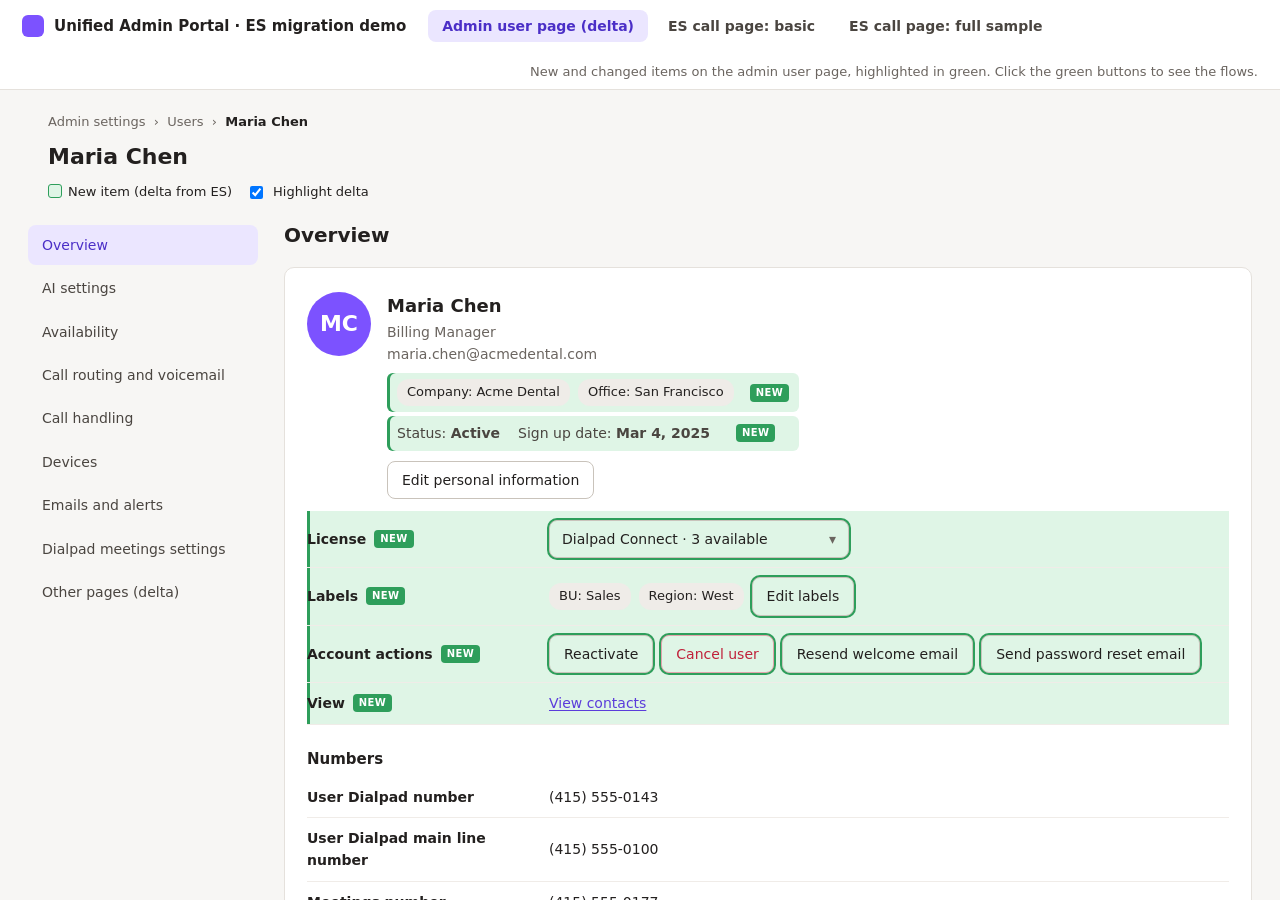
==== commit 018fa4b8: "Add files via upload" ====
--- a/index.html
+++ b/index.html
@@ -1,74 +1,17 @@
-<!doctype html><html lang="en"><head><meta charset="utf-8"><meta name="viewport" content="width=device-width,initial-scale=1"><title>Admin user page: delta from ES</title>
-<link rel="stylesheet" href="dialtone-default-theme.min.css"><style>
-body{margin:0;background:#f7f6f4;font-family:Inter,system-ui,sans-serif;color:#23201f;font-size:14px}
-.top{max-width:1240px;margin:0 auto;padding:22px 28px 6px}.crumb{font-size:13px;color:#6b6560}.crumb b{color:#23201f}
-h1{margin:6px 0 4px;font-size:22px}.leg{display:flex;gap:18px;align-items:center;margin:8px 0 0;font-size:13px}.sw{display:inline-block;width:14px;height:14px;border-radius:3px;background:#dff5e6;border:1px solid #2e9e5b;vertical-align:-2px;margin-right:6px}
-.layout{max-width:1380px;margin:0 auto;padding:10px 28px 60px;display:grid;grid-template-columns:230px minmax(0,1fr);gap:26px;align-items:start}
-.side{display:flex;flex-direction:column;gap:3px;padding-top:6px;position:sticky;top:8px}.side a{padding:9px 14px;border-radius:8px;text-decoration:none;color:#4a4540;font-weight:500}
-.side a.on{background:#ebe6ff;color:#4b2fc7}.side a:hover:not(.on){background:#efece8}
-main{max-width:1080px;display:flex;flex-direction:column;gap:16px}.pane{display:flex;flex-direction:column;gap:16px}.hid{display:none}.pt{margin:0;font-size:20px}
-.card{background:#fff;border:1px solid #e5e1dc;border-radius:10px;padding:18px 22px}.card h2{margin:0 0 4px;font-size:16px}.sd{margin:0 0 12px;color:#6b6560}.sh{font-size:14px;margin:14px 0 6px}.sh.sub{margin-top:22px;font-size:15px}
-.mut{color:#6b6560}.lk{color:#5b3cdb}.unch{background:#efece8;border-radius:8px;padding:12px 16px;color:#6b6560}
-.r{display:grid;grid-template-columns:230px minmax(0,1fr);gap:12px;padding:9px 0;border-bottom:1px solid #f0ece8;align-items:center}.rl{font-weight:600}.rv{display:flex;gap:8px;align-items:center;flex-wrap:wrap}
-.idrow{display:flex;gap:16px;padding:6px 0 12px}.av{width:64px;height:64px;border-radius:50%;background:#7c52ff;color:#fff;display:flex;align-items:center;justify-content:center;font-size:22px;font-weight:700}.nm{font-size:18px;font-weight:700}
-.chips{display:flex;gap:8px;margin:8px 0 4px;align-items:center;flex-wrap:wrap}.chip{background:#efece8;border-radius:12px;padding:3px 10px;font-size:13px}.meta{display:flex;gap:18px;color:#4a4540;align-items:center}.acts{margin-top:10px;display:flex;gap:8px;flex-wrap:wrap}
-.b{border-radius:8px;padding:7px 14px;font:inherit;cursor:pointer;border:1px solid #c9c3bb;background:#fff;color:#23201f}.b.pri{background:#7c52ff;border-color:#7c52ff;color:#fff}.b.crit{color:#c0213a;border-color:#e3a2ac}
-.sel{display:inline-flex;justify-content:space-between;align-items:center;border:1px solid #c9c3bb;border-radius:8px;background:#fff;padding:7px 12px;box-sizing:border-box}.sel i{font-style:normal;color:#6b6560}
-.ck{display:flex;gap:10px;align-items:center;margin:6px 0}.bx{width:16px;height:16px;border:1px solid #8b857d;border-radius:3px;display:inline-flex;align-items:center;justify-content:center;font-size:11px;color:#fff;background:#fff}.bx.on{background:#7c52ff;border-color:#7c52ff}.ck.dis{opacity:.6}
-.rad{display:flex;gap:10px;align-items:center;margin:6px 0}.ro{width:16px;height:16px;border:1px solid #8b857d;border-radius:50%;display:inline-block}.ro.on{border:5px solid #7c52ff}
-.tw{overflow-x:auto;border:1px solid #ece8e3;border-radius:8px;margin:6px 0}table{width:100%;border-collapse:collapse;font-size:13px}th{text-align:left;font-size:12px;color:#6b6560;padding:9px 12px;border-bottom:1px solid #e5e1dc;background:#faf9f7;white-space:nowrap}td{padding:9px 12px;border-bottom:1px solid #f0ece8;white-space:nowrap}tr:last-child td{border-bottom:0}
-.tb{display:flex;gap:8px;align-items:center;margin-bottom:10px}.dpill{border:1px solid #2e9e5b;border-radius:16px;padding:6px 14px;background:#dff5e6}
-/* delta highlight */
-body.hl .delta{background:#dff5e6;box-shadow:inset 3px 0 0 #2e9e5b}body.hl .card.delta{border-color:#2e9e5b}body.hl .b.delta,body.hl .sel.delta,body.hl .dpill{box-shadow:0 0 0 2px #2e9e5b}
-body.hl th.delta,body.hl td.delta{background:#dff5e6}
-body:not(.hl) .delta{display:none!important}body:not(.hl) .ntag{display:none}
-.ntag{display:inline-block;margin-left:8px;background:#2e9e5b;color:#fff;border-radius:4px;padding:1px 6px;font-size:10px;font-weight:700;letter-spacing:.04em;vertical-align:2px}
-body.hl .idrow .delta{padding:6px 10px;border-radius:6px}
-.dense th,.dense td{padding:8px 7px;font-size:12px}.dense .ntag{display:block;margin:3px 0 0;width:max-content}.dense .sel{padding:4px 8px}.b.sm{padding:3px 9px;font-size:12px}
-.ov{position:fixed;inset:0;background:rgba(20,16,12,.45);display:none;align-items:center;justify-content:center;z-index:50}.ov.show{display:flex}
-.ov.drawer{justify-content:flex-end;align-items:stretch}.dlg{background:#fff;border-radius:12px;width:560px;max-width:92vw;max-height:86vh;display:flex;flex-direction:column;box-shadow:0 20px 60px rgba(0,0,0,.3)}
-.drawer .dlg{border-radius:0;width:480px;max-height:none;height:100%}.dlg h3{margin:0;padding:18px 22px;border-bottom:1px solid #eee;font-size:17px;display:flex;justify-content:space-between;align-items:center}
-.dlg .bd{padding:18px 22px;overflow:auto}.dlg .ft{padding:14px 22px;border-top:1px solid #eee;display:flex;gap:8px;justify-content:flex-end}.dlg .nt{padding:8px 22px;background:#f3f0ff;color:#4b2fc7;font-size:12px}
-.dlg .x{cursor:pointer;color:#6b6560;font-size:20px;line-height:1}.fld{margin:0 0 12px}.fld label{display:block;font-weight:600;margin-bottom:4px}.inp{width:100%;box-sizing:border-box;border:1px solid #c9c3bb;border-radius:8px;padding:8px 12px;font:inherit}
-.rr{display:flex;gap:10px;align-items:flex-start;margin:8px 0}.lst{margin-top:10px}.mt{width:100%;border-collapse:collapse;margin-bottom:10px}.mt th{text-align:left;font-size:12px;color:#6b6560;padding:6px 8px;border-bottom:1px solid #e5e1dc}.mt td{padding:8px;border-bottom:1px solid #f0ece8}
-.warnb2{background:#fde8ea;border:1px solid #f3b6bd;border-radius:8px;padding:8px 12px;color:#a3182f}h4{margin:14px 0 4px}
-.toast{position:fixed;bottom:24px;left:50%;transform:translateX(-50%);background:#23201f;color:#fff;padding:10px 18px;border-radius:8px;display:none;z-index:80}.toast.show{display:block}
-.mnu{position:absolute;background:#fff;border:1px solid #c9c3bb;border-radius:8px;box-shadow:0 8px 24px rgba(0,0,0,.18);z-index:60;min-width:200px;padding:4px}.mnu div{padding:8px 12px;border-radius:6px;cursor:pointer}.mnu div:hover{background:#f3f0ff}
-.b,.sel,a.lk{cursor:pointer}
-</style></head><body class="hl">
-<div class="top"><div class="crumb">Admin settings &nbsp;&rsaquo;&nbsp; Users &nbsp;&rsaquo;&nbsp; <b>Maria Chen</b></div><h1>Maria Chen</h1>
-<div class="leg"><span><span class="sw"></span>New item (delta from ES)</span><label class="ck" style="margin:0"><input type="checkbox" id="hl" checked> Highlight delta</label><span class="mut">Built from the app-admin code; approximate. Dummy data. Click the green buttons to see the flow.</span></div></div>
-<div class="layout"><nav class="side"><a href="#" data-t="overview" class="on">Overview</a><a href="#" data-t="ai" class="">AI settings</a><a href="#" data-t="avail" class="">Availability</a><a href="#" data-t="vm" class="">Call routing and voicemail</a><a href="#" data-t="ch" class="">Call handling</a><a href="#" data-t="dev" class="">Devices</a><a href="#" data-t="em" class="">Emails and alerts</a><a href="#" data-t="meet" class="">Dialpad meetings settings</a><a href="#" data-t="other" class="">Other pages (delta)</a></nav><main><div id="p-overview" class="pane"><h2 class="pt">Overview</h2><section class="card"><div class="idrow"><div class="av">MC</div><div class="idtxt"><div class="nm">Maria Chen</div><div class="mut">Billing Manager</div><div class="mut">maria.chen@acmedental.com</div><div class="chips delta"><span class="chip">Company: Acme Dental</span><span class="chip">Office: San Francisco</span><span class="ntag">NEW</span></div><div class="meta delta"><span>Status: <b>Active</b></span><span>Sign up date: <b>Mar 4, 2025</b></span><span class="ntag">NEW</span></div><div class="acts"><button class="b out" type="button">Edit personal information</button></div></div></div><div class="r delta"><div class="rl">License<span class="ntag">NEW</span></div><div class="rv"><span class="sel delta" style="width:300px">Dialpad Connect &middot; 3 available<i>&#9662;</i></span></div></div><div class="r delta"><div class="rl">Labels<span class="ntag">NEW</span></div><div class="rv"><span class="chip">BU: Sales</span> <span class="chip">Region: West</span> <button class="b out delta" type="button">Edit labels</button></div></div><div class="r delta"><div class="rl">Account actions<span class="ntag">NEW</span></div><div class="rv"><button class="b out delta" type="button">Reactivate</button> <button class="b crit delta" type="button">Cancel user</button> <button class="b out delta" type="button">Resend welcome email</button> <button class="b out delta" type="button">Send password reset email</button></div></div><div class="r delta"><div class="rl">View<span class="ntag">NEW</span></div><div class="rv"><a href="#" class="lk">View contacts</a></div></div><h3 class="sh sub">Numbers</h3><div class="r"><div class="rl">User Dialpad number</div><div class="rv">(415) 555-0143</div></div><div class="r"><div class="rl">User Dialpad main line number</div><div class="rv">(415) 555-0100</div></div><div class="r"><div class="rl">Meetings number</div><div class="rv">(415) 555-0177</div></div><div class="r delta"><div class="rl">Manage<span class="ntag">NEW</span></div><div class="rv"><button class="b out delta" type="button">Manage numbers</button> <button class="b out delta" type="button">Swap number</button></div></div><div class="r delta"><div class="rl">Extension<span class="ntag">NEW</span></div><div class="rv">1043 <button class="b out delta" type="button">Edit</button></div></div><div class="r delta"><div class="rl">Fax #<span class="ntag">NEW</span></div><div class="rv">(415) 555-0150 <button class="b out delta" type="button">Remove fax line</button> <button class="b out delta" type="button">Add fax line</button></div></div><h3 class="sh sub">Support code</h3><div class="r"><div class="rl">Support code</div><div class="rv">482913 <button class="b out" type="button">Generate new code</button></div></div></section><section class="card"><h2>Caller ID</h2><p class="sd">Masks user caller ID for outbound calling. It does not mask the number shown for messaging.</p><span class="sel" style="width:384px">Dialpad number: (415) 555-0143<i>&#9662;</i></span></section><section class="card"><h2>Language</h2><span class="sel" style="width:384px">English<i>&#9662;</i></span><h3 class="sh">IVR, Voicemail, and AI Language</h3><p class="sd">Sets the default IVR and voicemail language for this line. For supported languages, this also sets the default AI language.</p><span class="sel" style="width:384px">English (US)<i>&#9662;</i></span></section><section class="card"><h2>Timezone</h2><span class="sel" style="width:384px">(GMT-08:00) America/Los_Angeles<i>&#9662;</i></span><div><label class="ck"><span class="bx"></span>Display all time zones</label></div></section><section class="card delta"><h2>Location<span class="ntag">NEW</span></h2><p class="sd">Country the user is based in.</p><div class="r delta"><div class="rl">Country<span class="ntag">NEW</span></div><div class="rv"><span class="sel delta" style="width:300px">United States<i>&#9662;</i></span></div></div></section><section class="card"><h2>Working location</h2><p class="sd">Location aliases help communicate user location to other users. Location addresses are used only for emergencies.</p><span class="sel" style="width:512px">Office — 1 Market St, San Francisco, CA<i>&#9662;</i></span> <button class="b out" type="button">+ Add location</button></section><section class="card"><h2>Default homepage</h2><span class="sel" style="width:384px">Personal Settings (default)<i>&#9662;</i></span></section><section class="card"><h2>Executive assistant</h2><p class="sd">Assistants can answer incoming calls for their paired Executive. When pairing is active, calls to the Executive's direct line will also ring their Assistant.</p><h3 class="sh">Assistants</h3><p class="mut">No assistants paired yet.</p><button class="b out" type="button">+ Add assistant</button><h3 class="sh">Executives</h3><p class="mut">No executives paired yet.</p><button class="b out" type="button">+ Add executive</button></section><section class="card delta"><h2>Admin access<span class="ntag">NEW</span></h2><p class="sd">Roles this user has. In RBAC mode this opens the roles panel for the user's own office; otherwise it shows the admin privileges toggle.</p><div class="r"><div class="rl">Office</div><div class="rv">San Francisco</div></div><div class="r"><div class="rl">Admin role</div><div class="rv">Office Admin</div></div><div class="r"><div class="rl">Actions</div><div class="rv"><button class="b out delta" type="button">Manage roles</button> <span class="mut">(non-RBAC: </span><button class="b out delta" type="button">Add/Remove admin privileges</button><span class="mut">)</span></div></div></section><section class="card delta"><h2>Departments and contact centers<span class="ntag">NEW</span></h2><p class="sd">Where this user is an operator or agent.</p><div class="tw "><table><thead><tr><th class="">Name</th><th class="">Type</th><th class="">Role</th></tr></thead><tbody><tr class=""><td class="">Front Desk</td><td class="">Department</td><td class="">Operator</td></tr><tr class=""><td class="">Billing Support</td><td class="">Contact center</td><td class="">Agent</td></tr></tbody></table></div><div class="acts"><button class="b out delta" type="button">Make dept operator</button> <button class="b out delta" type="button">Manage contact centers</button></div></section><section class="card delta"><h2>Data retention<span class="ntag">NEW</span></h2><p class="sd">Retention policy applied to this user's data.</p><div class="r"><div class="rl">Retention policy</div><div class="rv">Archive after 2 years</div></div><div class="r"><div class="rl">Retention days</div><div class="rv">730</div></div><div class="r delta"><div class="rl">Manage<span class="ntag">NEW</span></div><div class="rv"><button class="b out delta" type="button">Set retention policies</button></div></div></section></div><div id="p-ai" class="pane hid"><h2 class="pt">AI settings</h2><div class="unch">No delta on this tab.</div></div><div id="p-avail" class="pane hid"><h2 class="pt">Availability</h2><section class="card"><h2>Personal working hours</h2><p class="sd">Configure the user's weekly schedule and determine how calls and messages are handled outside working hours.</p><div class="rad"><span class="ro"></span> Always take calls (24/7)</div><div class="rad"><span class="ro on"></span> Only during specific hours</div><p class="mut">Working hours use (GMT-08:00) America/Los_Angeles time. <a href="#" class="lk">Change timezone</a></p><div class="tw "><table><thead><tr><th class="">Weekday</th><th class="">Hours</th><th class="">Actions</th></tr></thead><tbody><tr class=""><td class="">Monday</td><td class="">8:00 am - 6:00 pm</td><td class=""><button class="b out" type="button">&#9998;</button></td></tr><tr class=""><td class="">Tuesday</td><td class="">8:00 am - 6:00 pm</td><td class=""><button class="b out" type="button">&#9998;</button></td></tr><tr class=""><td class="">Wednesday</td><td class="">8:00 am - 6:00 pm</td><td class=""><button class="b out" type="button">&#9998;</button></td></tr><tr class=""><td class="">Thursday</td><td class="">8:00 am - 6:00 pm</td><td class=""><button class="b out" type="button">&#9998;</button></td></tr><tr class=""><td class="">Friday</td><td class="">8:00 am - 6:00 pm</td><td class=""><button class="b out" type="button">&#9998;</button></td></tr><tr class=""><td class="">Saturday</td><td class="">Unavailable</td><td class=""><button class="b out" type="button">&#9998;</button></td></tr><tr class=""><td class="">Sunday</td><td class="">Unavailable</td><td class=""><button class="b out" type="button">&#9998;</button></td></tr></tbody></table></div></section><section class="card"><h2>Auto DND</h2><p class="sd">Automatically set user status to Do Not Disturb based on calendar or working hours.</p><label class="ck"><span class="bx on">&#10003;</span>Automatically set user to Do Not Disturb during calendar meetings</label><label class="ck"><span class="bx"></span>Automatically set user to Do Not Disturb outside their personal working hours</label></section><section class="card"><h2>SMS Auto-Reply</h2><p class="sd">When enabled, this will automatically reply to any text messages you receive</p><label class="ck"><span class="bx"></span>Enable SMS auto-reply</label></section><section class="card delta"><h2>Contact center status<span class="ntag">NEW</span></h2><p class="sd">Shown only for users who are contact center operators. Read-only.</p><div class="r"><div class="rl">On duty status</div><div class="rv">On duty</div></div><div class="r"><div class="rl">On duty status period started</div><div class="rv">Oct. 14th, 2026, 9:02 a.m. PDT</div></div></section></div><div id="p-vm" class="pane hid"><h2 class="pt">Call routing and voicemail</h2><div class="unch">No delta on this tab.</div></div><div id="p-ch" class="pane hid"><h2 class="pt">Call handling</h2><div class="unch">No delta on this tab.</div></div><div id="p-dev" class="pane hid"><h2 class="pt">Devices</h2><section class="card"><h2>Devices</h2><p>Connect your devices to start making and receiving calls to your Dialpad number. Get started by <a href="#" class="lk">downloading the apps</a> or adding a forwarding number.</p><div class="tw dense"><table><thead><tr><th class="">Type</th><th class="">Forwarding #</th><th class="delta">Platform<span class="ntag">NEW</span></th><th class="delta">App version<span class="ntag">NEW</span></th><th class="delta">Registered<span class="ntag">NEW</span></th><th class="delta">Calls off<span class="ntag">NEW</span></th><th class="">Last seen</th><th class="delta">Ring time<span class="ntag">NEW</span></th><th class="">Ring</th><th class="delta">Action<span class="ntag">NEW</span></th></tr></thead><tbody><tr class=""><td class="">Polycom VVX 450</td><td class="">Not set</td><td class="delta">Desk phone</td><td class="delta">5.9.7</td><td class="delta">Oct. 2, 2026</td><td class="delta"></td><td class="">Oct. 14th, 2026</td><td class="delta">—</td><td class=""><label class="ck"><span class="bx on">&#10003;</span></label></td><td class="delta"><button class="b crit sm" type="button">Remove</button></td></tr><tr class=""><td class="">Dialpad desktop</td><td class="">Not set</td><td class="delta">macOS</td><td class="delta">2026.40.1</td><td class="delta">Sep. 21, 2026</td><td class="delta"></td><td class="">Today</td><td class="delta">—</td><td class=""><label class="ck"><span class="bx on">&#10003;</span></label></td><td class="delta"><button class="b crit sm" type="button">Remove</button></td></tr><tr class=""><td class="">Dialpad iOS</td><td class="">Not set</td><td class="delta">iOS 19</td><td class="delta">2026.41.0</td><td class="delta">Oct. 1, 2026</td><td class="delta">&#10003;</td><td class="">Yesterday</td><td class="delta">—</td><td class=""><label class="ck"><span class="bx"></span></label></td><td class="delta"><button class="b crit sm" type="button">Remove</button></td></tr><tr class=""><td class="">Forwarding number</td><td class="">(650) 555-0143</td><td class="delta"></td><td class="delta"></td><td class="delta"></td><td class="delta"></td><td class=""></td><td class="delta"><span class="sel delta" style="width:90px">30 s<i>&#9662;</i></span></td><td class=""><label class="ck"><span class="bx on">&#10003;</span></label></td><td class="delta"><button class="b crit sm" type="button">Remove</button></td></tr></tbody></table></div><div class="acts"><button class="b pri" type="button">Add device &#9662;</button> <button class="b out" type="button">Forwarding settings</button> <button class="b crit" type="button">Force logout</button></div></section><section class="card"><h2>Verified numbers</h2><div class="tw "><table><thead><tr><th class="">Phone Number</th><th class="">Actions</th></tr></thead><tbody><tr class=""><td class="">(650) 555-0199</td><td class=""><button class="b out" type="button">&#128465;</button></td></tr></tbody></table></div><button class="b out" type="button">Add number</button></section></div><div id="p-em" class="pane hid"><h2 class="pt">Emails and alerts</h2><div class="unch">No delta on this tab.</div></div><div id="p-meet" class="pane hid"><h2 class="pt">Dialpad meetings settings</h2><section class="card"><h2>Room, number and dial-in</h2><div class="r"><div class="rl">Meetings number</div><div class="rv">(415) 555-0177</div></div><div class="r"><div class="rl">Personal room URL</div><div class="rv">meetings.dialpad.com/maria.chen <button class="b out" type="button">Change</button></div></div><div class="r delta"><div class="rl">Meetings license type<span class="ntag">NEW</span></div><div class="rv">Local license (paid)</div></div><div class="r delta"><div class="rl">Manage<span class="ntag">NEW</span></div><div class="rv"><button class="b out delta" type="button">Add Dialpad Meetings</button> <button class="b crit delta" type="button">Remove Dialpad Meetings</button></div></div><div class="r"><div class="rl">Dial-in number</div><div class="rv">(415) 555-0177</div></div><label class="ck"><span class="bx"></span>Require a PIN to join</label></section><div class="unch">Access &amp; security, Participant permissions, Recording &amp; chat, Meeting experience, AI settings and User meeting preferences: <b>unchanged</b></div></div><div id="p-other" class="pane hid"><h2 class="pt">Other pages that change</h2><section class="card"><h2>Change Log</h2><p class="sd">See all change logs for this company</p><div class="tb"><button class="b out" type="button">Company &#9662;</button><button class="b out" type="button">Office &#9662;</button><button class="b out" type="button">Department &#9662;</button><span class="dpill delta">User &#9662;<span class="ntag">NEW</span></span><span class="mut">&middot; Search by call ID...</span></div><div class="tw "><table><thead><tr><th class="">Date</th><th class="">Changed by</th><th class="">Target</th><th class="">Change</th></tr></thead><tbody><tr class=""><td class="">Oct. 13th, 2026</td><td class="">Maria Chen</td><td class="">User: Maria Chen</td><td class="">Ring duration 20s &rarr; 30s</td></tr><tr class=""><td class="">Oct. 12th, 2026</td><td class="">Admin Sam</td><td class="">Company</td><td class="">Retention policy updated</td></tr></tbody></table></div></section><section class="card delta"><h2>User contacts<span class="ntag">NEW</span></h2><p class="sd">Read-only list of this user's contacts (opened from "View contacts" on the user page).</p><div class="tw "><table><thead><tr><th class="">Name</th><th class="">Type</th><th class="">Email</th><th class="">Phone</th></tr></thead><tbody><tr class=""><td class="">Daniel Ortiz</td><td class="">user</td><td class="">daniel@acmedental.com</td><td class="">(415) 555-0182</td></tr><tr class=""><td class="">Priya Nair</td><td class="">user</td><td class="">priya@acmedental.com</td><td class="">(650) 555-0143</td></tr><tr class=""><td class="">Lena Park</td><td class="">external</td><td class=""></td><td class="">(408) 555-0111</td></tr></tbody></table></div></section><section class="card"><h2>Calls</h2><p class="sd">Existing page. Filter by Users scope to see one user's calls.</p><div class="tw "><table><thead><tr><th class="">ID</th><th class="">Target</th><th class="">Contact</th><th class="">Direction</th><th class="">Started</th><th class="">MOS score</th><th class="delta">Rating<span class="ntag">NEW</span></th><th class="delta">Rating reason<span class="ntag">NEW</span></th><th class="delta">Rating notes<span class="ntag">NEW</span></th></tr></thead><tbody><tr class=""><td class="">4709223703117824</td><td class="">Maria Chen</td><td class="">Daniel Ortiz</td><td class="">inbound</td><td class="">Oct. 12 10:37 a.m.</td><td class="">4.31</td><td class="delta">5</td><td class="delta"></td><td class="delta">Great call</td></tr><tr class=""><td class="">5826194403672064</td><td class="">Maria Chen</td><td class="">Daniel Ortiz</td><td class="">inbound</td><td class="">Oct. 9 2:07 p.m.</td><td class="">4.12</td><td class="delta">3</td><td class="delta">Audio dropped</td><td class="delta">Echo for 10 s</td></tr></tbody></table></div></section></div></main></div>
+<!doctype html><html lang="en"><head><meta charset="utf-8"><meta name="viewport" content="width=device-width,initial-scale=1"><title>Unified Admin Portal: ES migration demo</title>
+<style>
+html,body{height:100%;margin:0}body{display:flex;flex-direction:column;font-family:Inter,system-ui,sans-serif;background:#f7f6f4;color:#23201f}
+header{background:#fff;border-bottom:1px solid #e5e1dc;padding:10px 22px;display:flex;align-items:center;gap:22px;flex-wrap:wrap}
+.brand{display:flex;align-items:center;gap:10px;font-weight:700;font-size:15px}.dot{width:22px;height:22px;border-radius:6px;background:#7c52ff;display:inline-block}
+nav{display:flex;gap:6px}nav a{padding:8px 14px;border-radius:8px;text-decoration:none;color:#4a4540;font-weight:600;font-size:14px}nav a.on{background:#ebe6ff;color:#4b2fc7}nav a:hover:not(.on){background:#efece8}
+#desc{color:#6b6560;font-size:13px;margin-left:auto}iframe{flex:1;border:0;width:100%;background:#f7f6f4}
+</style></head><body>
+<header><div class="brand"><span class="dot"></span>Unified Admin Portal &middot; ES migration demo</div><nav><a href="#user" data-k="user">Admin user page (delta)</a><a href="#call" data-k="call">ES call page: basic</a><a href="#full" data-k="full">ES call page: full sample</a></nav><div id="desc"></div></header>
+<iframe id="f" title="Demo page"></iframe>
 <script>
-const ids=['overview', 'ai', 'avail', 'vm', 'ch', 'dev', 'em', 'meet', 'other'];
-function show(k){ids.forEach(i=>document.getElementById('p-'+i).classList.toggle('hid',i!==k));document.querySelectorAll('.side a').forEach(a=>a.classList.toggle('on',a.dataset.t===k))}
-document.querySelectorAll('.side a').forEach(a=>a.addEventListener('click',e=>{e.preventDefault();show(a.dataset.t);history.replaceState(null,'','#'+a.dataset.t)}));
-document.getElementById('hl').addEventListener('change',e=>document.body.classList.toggle('hl',e.target.checked));
-if(location.hash&&ids.includes(location.hash.slice(1)))show(location.hash.slice(1));
-
-
-const M={"labels": {"title": "Manage labels", "note": "Existing admin modal, reused from the Users list row menu: UserLabelsModal. Experiment admin_viewable_labels.", "body": "<table class=\"mt\"><thead><tr><th>Type</th><th>Value</th><th></th></tr></thead><tbody><tr><td>BU</td><td>Sales</td><td><a href=\"#\" class=\"lk\">Remove</a></td></tr><tr><td>Region</td><td>West</td><td><a href=\"#\" class=\"lk\">Remove</a></td></tr><tr class=\"addrow\"><td><input class=\"inp\" placeholder=\"e.g. BU\"></td><td><input class=\"inp\" placeholder=\"e.g. Sales\"></td><td></td></tr></tbody></table><p class=\"mut\">Type and value are required, 30 characters maximum, type must be unique.</p><button class=\"b out\" data-act=\"toast:Label row added\">Add label</button>", "acts": [["Cancel", "out", "close"], ["Save", "pri", "toast:Labels saved|close"]]}, "reactivate": {"title": "Reactivate user", "note": "New dialog (no existing equivalent). ES rule: only for suspended or cancelled users, and blocked when the office is inactive.", "body": "<p>Reactivate <b>Maria Chen</b>? The user regains access to their account and numbers.</p>", "acts": [["Cancel", "out", "close"], ["Reactivate", "pri", "toast:Maria Chen reactivated|close"]]}, "cancel": {"title": "Cancel user", "note": "New dialog (no existing equivalent). ES rule: needs the cancel_user_option experiment; suspends the account (state cancelled) and deletes their numbers.", "body": "<p>Cancel <b>Maria Chen</b>? The account is suspended and the user's Dialpad numbers are released.</p><div class=\"warnb2\">This cannot be undone from this page.</div>", "acts": [["Keep user", "out", "close"], ["Cancel user", "crit", "toast:Maria Chen cancelled|close"]]}, "welcome": {"title": "Resend welcome email", "note": "New dialog (no existing equivalent). ES rule: only for pending users on a resold plan.", "body": "<p>Send the welcome email again to <b>maria.chen@acmedental.com</b>?</p>", "acts": [["Cancel", "out", "close"], ["Send", "pri", "toast:Welcome email sent to maria.chen@acmedental.com|close"]]}, "reset": {"title": "Send password reset email", "note": "New dialog (no existing equivalent). ES only shows a reset URL; this needs the backend to send the email (to confirm).", "body": "<p>Send a password reset email to <b>maria.chen@acmedental.com</b>?</p><p class=\"mut\">Any earlier reset links stop working.</p>", "acts": [["Cancel", "out", "close"], ["Send email", "pri", "toast:Password reset email sent|close"]]}, "license": {"title": "Change license", "note": "Existing admin modal, reused from the Users list row menu: UserLicenseDropdown with its confirm. Lists the other licenses on the plan that have availability.", "body": "<p>Choose a license for <b>Maria Chen</b>:</p><label class=\"rr\"><input type=\"radio\" name=\"lic\" checked> Dialpad Connect (current)</label><label class=\"rr\"><input type=\"radio\" name=\"lic\" > Dialpad Sell &middot; 2 available</label><label class=\"rr\"><input type=\"radio\" name=\"lic\" > Dialpad Support &middot; 1 available</label><label class=\"rr\"><input type=\"radio\" name=\"lic\" > Dialpad Lite &middot; 5 available</label>", "acts": [["Cancel", "out", "close"], ["Next", "pri", "goto:license2"]]}, "license2": {"title": "Confirm license switch", "note": "Errors seen in the existing flow: \"Not enough available licenses.\" and \"A local phone number is required for this license. Please assign one first.\"", "body": "<p><b>Maria Chen</b> will be assigned a <b>Dialpad Sell</b> license.</p>", "acts": [["Back", "out", "goto:license"], ["Confirm", "pri", "toast:License changed to Dialpad Sell|close"]]}, "numbers": {"title": "Phone numbers", "note": "Existing admin modal, reused from the Users list row menu: UserPhoneNumbersModal.", "body": "<table class=\"mt\"><thead><tr><th>Number</th><th>Label</th><th></th></tr></thead><tbody><tr><td>(415) 555-0143 <span class=\"chip\">Primary</span></td><td>Desk</td><td><a href=\"#\" class=\"lk\" data-act=\"toast:Label editor opened\">Edit label</a></td></tr><tr><td>(415) 555-0188</td><td>Mobile</td><td><a href=\"#\" class=\"lk\" data-act=\"toast:Number removed\">Remove</a></td></tr></tbody></table><button class=\"b out\" data-act=\"goto:addnum\">+ Add number</button>", "acts": [["Close", "out", "close"]]}, "addnum": {"title": "Add a number", "note": "Existing admin modal, reused from the Users list row menu: UserAddNumberModal (steps: details, pick, billing).", "body": "<div class=\"fld\"><label>Area code</label><input class=\"inp\" value=\"415\" placeholder=\"\"></div><p class=\"mut\">Step 1 of 3: details. Next: pick a number, then billing confirmation.</p>", "acts": [["Back", "out", "goto:numbers"], ["Next", "pri", "toast:Number picked: (415) 555-0190|close"]]}, "swap": {"title": "Swap number", "note": "Existing admin modal, reused from the Users list row menu: UserSwapNumberModal. Experiment reserved_pool. Closing releases the picked number.", "body": "<p>Pick a number to swap in:</p><label class=\"rr\"><input type=\"radio\" name=\"sw\" checked> (415) 555-0190</label><label class=\"rr\"><input type=\"radio\" name=\"sw\" > (415) 555-0191</label><label class=\"rr\"><input type=\"radio\" name=\"sw\" > (650) 555-0100</label>", "acts": [["Cancel", "out", "close"], ["Next", "pri", "goto:swap2"]]}, "swap2": {"title": "Swap number", "note": "", "body": "<p>Swap <b>Maria Chen</b>'s number from <b>(415) 555-0143</b> to <b>(415) 555-0190</b>?</p>", "acts": [["Back", "out", "goto:swap"], ["Confirm", "pri", "toast:Number swapped|close"]]}, "ext": {"title": "Edit Extension", "note": "Existing admin modal, reused from the Users list row menu: UserExtensionModal. Experiment extensions. Digit length comes from the company setting.", "body": "<div class=\"fld\"><label>Extension</label><input class=\"inp\" value=\"1043\" placeholder=\"\"></div><p class=\"mut\">Must be 4 digits.</p>", "acts": [["Remove Extension", "crit", "goto:extrm"], ["Cancel", "out", "close"], ["Save", "pri", "toast:Extension saved|close"]]}, "extrm": {"title": "Remove Extension Confirmation", "note": "", "body": "<p>Are you sure you want to remove this extension?</p>", "acts": [["Back", "out", "goto:ext"], ["Remove", "crit", "toast:Extension removed|close"]]}, "fax_rm": {"title": "Remove fax line", "note": "Existing admin modal, reused from the Users list row menu: UserRemoveFaxDialog (body text depends on the fax provider).", "body": "<p>Remove the fax line <b>(415) 555-0150</b> from Maria Chen?</p>", "acts": [["Cancel", "out", "close"], ["Remove", "crit", "toast:Fax line removed|close"]]}, "fax_add": {"title": "Add a fax line", "note": "Existing admin modal, reused from the Users list row menu: AddDeptFaxWizard (multi-step; not on trial plans).", "body": "<div class=\"fld\"><label>Area code</label><input class=\"inp\" value=\"415\" placeholder=\"\"></div><p class=\"mut\">Step 1 of 3. Next: pick a number, then confirm.</p>", "acts": [["Cancel", "out", "close"], ["Next", "pri", "toast:Fax line added|close"]]}, "roles": {"title": "Maria Chen's roles", "drawer": 1, "note": "Existing admin modal, reused from the Users list row menu: ManageUserRolesPanel (RBAC mode). Always scoped to the user's own office, never the viewer's.", "body": "<div class=\"fld\"><label>Office</label><div class=\"sel\" style=\"width:260px\">San Francisco<i>&#9662;</i></div></div><h4>Permissions</h4><label class=\"rr\"><input type=\"checkbox\"  checked> Office Admin</label><label class=\"rr\"><input type=\"checkbox\"  > Analytics access</label><label class=\"rr\"><input type=\"checkbox\"  > Own office analytics</label><label class=\"rr\"><input type=\"checkbox\"  > International calling</label><label class=\"rr\"><input type=\"checkbox\"  > Proxy user access</label><p class=\"mut\">Removing Office Admin shows a danger confirm: \"Remove Office Admin permissions?\"</p>", "acts": [["Cancel", "out", "close"], ["Save", "pri", "toast:Roles saved|close"]]}, "admin_toggle": {"title": "Admin privileges", "note": "Existing admin modal, reused from the Users list row menu: non-RBAC admin toggle from the row menu. Hidden for company admins and for the viewer themselves.", "body": "<p>Give <b>Maria Chen</b> admin privileges for the San Francisco office?</p>", "acts": [["Cancel", "out", "close"], ["Confirm", "pri", "toast:Admin privileges updated|close"]]}, "deptops": {"title": "Add Maria Chen to Departments", "note": "Existing admin modal, reused from the Users list row menu: UserDepartmentAssignmentsModal. Each tick saves immediately.", "body": "<input class=\"inp\" placeholder=\"Search departments\"><div class=\"lst\"><label class=\"rr\"><input type=\"checkbox\" data-save=\"1\" checked> Front Desk</label><label class=\"rr\"><input type=\"checkbox\" data-save=\"1\" > Billing</label><label class=\"rr\"><input type=\"checkbox\" data-save=\"1\" > Sales</label><label class=\"rr\"><input type=\"checkbox\" data-save=\"1\" > Support</label></div>", "acts": [["Close", "out", "close"]]}, "ccs": {"title": "Manage contact centers", "note": "Existing admin modal, reused from the Users list row menu: UserContactCentersModal (+ UserContactCentersAddModal).", "body": "<table class=\"mt\"><thead><tr><th>Contact centers</th><th>Office</th><th>Role</th><th>Skill</th></tr></thead><tbody><tr><td>Billing Support</td><td>San Francisco</td><td>Agent</td><td>100</td></tr></tbody></table><button class=\"b out\" data-act=\"goto:ccadd\">Add Contact Centers</button>", "acts": [["Close", "out", "close"]]}, "ccadd": {"title": "Add contact centers to Maria Chen", "note": "", "body": "<input class=\"inp\" placeholder=\"Search contact centers\"><div class=\"lst\"><label class=\"rr\"><input type=\"checkbox\"  > Sales Inbound</label><label class=\"rr\"><input type=\"checkbox\"  > Tier 2 Support</label><label class=\"rr\"><input type=\"checkbox\"  > Collections</label></div><p class=\"mut\">New assignments get role Agent and skill 100.</p>", "acts": [["Back", "out", "goto:ccs"], ["Add", "pri", "toast:Contact centers added|goto:ccs"]]}, "retention": {"title": "Set retention policies", "note": "Existing admin modal, reused from the Users list row menu: RetentionPolicyUserModal (company admin only). Options below follow the Retention policy page; layout approximate.", "body": "<p>Policy for <b>Maria Chen</b>:</p><label class=\"rr\"><input type=\"radio\" name=\"rp\" checked> Archive: masks data from search results; data stays available to administrators</label><label class=\"rr\"><input type=\"radio\" name=\"rp\" > Remove content: deletes recordings, voicemails, messages and transcripts</label><label class=\"rr\"><input type=\"radio\" name=\"rp\" > Anonymize: removes personal information from content and metadata</label>", "acts": [["Cancel", "out", "close"], ["Save", "pri", "toast:Retention policy saved|close"]]}, "dev_rm": {"title": "Remove device", "note": "Text reused from Desk phones > User phones: \"Are you sure you want to delete this user phone?\" Needs the delete_device permission.", "body": "<p>Are you sure you want to delete this user phone?</p>", "acts": [["Cancel", "out", "close"], ["Remove", "crit", "toast:Device removed|close"]]}, "dev_rm_guest": {"title": "Remove device", "note": "Variant when a user is logged in on the phone.", "body": "<p>A user is currently logged in to this phone. Are you sure you want to remove it?</p>", "acts": [["Cancel", "out", "close"], ["Remove", "crit", "toast:Device removed|close"]]}, "fwd_rm": {"title": "Remove forwarding number", "note": "New dialog (no existing equivalent). The add flow already exists on this tab.", "body": "<p>Remove <b>(650) 555-0143</b> from Maria Chen's forwarding numbers?</p>", "acts": [["Cancel", "out", "close"], ["Remove", "crit", "toast:Forwarding number removed|close"]]}, "uc_add": {"title": "Assign Dialpad AI Meetings license", "note": "Existing admin modal, reused from the Users list row menu: UserAddUcModal.", "body": "<label class=\"rr\"><input type=\"radio\" name=\"uc\" > Toll-free (3 available)</label><label class=\"rr\"><input type=\"radio\" name=\"uc\" checked> Local license (12 available)</label><div class=\"fld\"><label>Choose an area code</label><input class=\"inp\" value=\"415\" placeholder=\"\"></div>", "acts": [["Cancel", "out", "close"], ["OK", "pri", "toast:Dialpad Meetings assigned|close"]]}, "uc_rm": {"title": "Remove Dialpad AI Meetings account", "note": "Existing admin modal, reused from the Users list row menu: UserRemoveUcDialog.", "body": "<p>Remove the Dialpad AI Meetings account for Maria Chen?</p>", "acts": [["Cancel", "out", "close"], ["Remove", "crit", "toast:Dialpad Meetings removed|close"]]}}, MAP={"Edit labels": "labels", "Reactivate": "reactivate", "Cancel user": "cancel", "Resend welcome email": "welcome", "Send password reset email": "reset", "Manage numbers": "numbers", "Swap number": "swap", "Remove fax line": "fax_rm", "Add fax line": "fax_add", "Manage roles": "roles", "Add/Remove admin privileges": "admin_toggle", "Make dept operator": "deptops", "Manage contact centers": "ccs", "Set retention policies": "retention", "Add Dialpad Meetings": "uc_add", "Remove Dialpad Meetings": "uc_rm"};
-const ov=document.createElement('div');ov.className='ov';document.body.appendChild(ov);
-const toast=document.createElement('div');toast.className='toast';document.body.appendChild(toast);
-function tshow(t){toast.textContent=t;toast.classList.add('show');setTimeout(()=>toast.classList.remove('show'),2200)}
-function closeM(){ov.classList.remove('show')}
-function openM(k){const m=M[k];if(!m)return;ov.className='ov show'+(m.drawer?' drawer':'');
- ov.innerHTML='<div class="dlg"><h3><span>'+m.title+'</span><span class="x" data-act="close">&times;</span></h3>'+(m.note?'<div class="nt">'+m.note+'</div>':'')+'<div class="bd">'+m.body+'</div><div class="ft">'+m.acts.map(a=>'<button class="b '+a[1]+'" data-act="'+a[2]+'">'+a[0]+'</button>').join('')+'</div></div>'}
-function act(a){a.split('|').forEach(p=>{if(p==='close')closeM();else if(p.startsWith('toast:'))tshow(p.slice(6));else if(p.startsWith('goto:'))openM(p.slice(5))})}
-ov.addEventListener('click',e=>{const t=e.target.closest('[data-act]');if(e.target===ov){closeM();return}if(t){e.preventDefault();act(t.dataset.act)}
- const c=e.target.closest('input[data-save]');if(c)tshow('Saved')});
-function menu(el,opts,cb){document.querySelectorAll('.mnu').forEach(x=>x.remove());const r=el.getBoundingClientRect();const m=document.createElement('div');m.className='mnu';m.style.left=(r.left+scrollX)+'px';m.style.top=(r.bottom+scrollY+4)+'px';
- m.innerHTML=opts.map(o=>'<div>'+o+'</div>').join('');m.addEventListener('click',e=>{if(e.target.tagName==='DIV'){cb(e.target.textContent,el);m.remove()}});document.body.appendChild(m)}
-document.addEventListener('click',e=>{if(!e.target.closest('.mnu')&&!e.target.closest('.sel'))document.querySelectorAll('.mnu').forEach(x=>x.remove())});
-document.querySelectorAll('.b,a.lk').forEach(b=>{const t=b.textContent.trim();
- if(MAP[t]){b.addEventListener('click',e=>{e.preventDefault();openM(MAP[t])});return}
- if(t==='Edit'&&b.closest('.r')&&/Extension/.test(b.closest('.r').textContent))b.addEventListener('click',()=>openM('ext'));
- if(t==='View contacts')b.addEventListener('click',e=>{e.preventDefault();show('other');tshow('Opens the User contacts page')});
- if(t==='Remove'&&b.closest('tr')){const row=b.closest('tr').textContent;b.addEventListener('click',()=>openM(/Forwarding number/.test(row)?'fwd_rm':(/Dialpad iOS/.test(row)?'dev_rm_guest':'dev_rm')))}});
-document.querySelectorAll('.sel').forEach(s=>{const t=s.textContent.replace('\u25be','').trim();
- if(/Dialpad Connect/.test(t))s.addEventListener('click',()=>openM('license'));
- else if(t==='United States')s.addEventListener('click',()=>menu(s,['United States','Canada','Puerto Rico','Australia','United Kingdom'],(v,el)=>{el.firstChild.textContent=v;tshow('Country saved')}));
- else if(/^\d+ s$/.test(t))s.addEventListener('click',()=>menu(s,['10 s','20 s','30 s','45 s','60 s'],(v,el)=>{el.firstChild.textContent=v;tshow('Ring duration saved')}))});
-document.querySelectorAll('.dpill').forEach(p=>p.addEventListener('click',()=>menu(p,['Maria Chen','Priya Nair','Tom Reyes'],(v)=>{p.firstChild.textContent='User: '+v+' ';tshow('Change log filtered to '+v)})));
-
+const T={"user":["user-settings.html","New and changed items on the admin user page, highlighted in green. Click the green buttons to see the flows."],"call":["call-basic.html","Replica of the ES call page in Dialtone, for call 4709223703117824."],"full":["call-full.html","Same page with every section and optional element filled, plus implementation notes at the bottom."]};
+function go(k){if(!T[k])k='user';document.getElementById('f').src=T[k][0];document.getElementById('desc').textContent=T[k][1];
+ document.querySelectorAll('nav a').forEach(a=>a.classList.toggle('on',a.dataset.k===k))}
+document.querySelectorAll('nav a').forEach(a=>a.addEventListener('click',e=>{e.preventDefault();history.replaceState(null,'','#'+a.dataset.k);go(a.dataset.k)}));
+go(location.hash.slice(1));
 </script></body></html>
